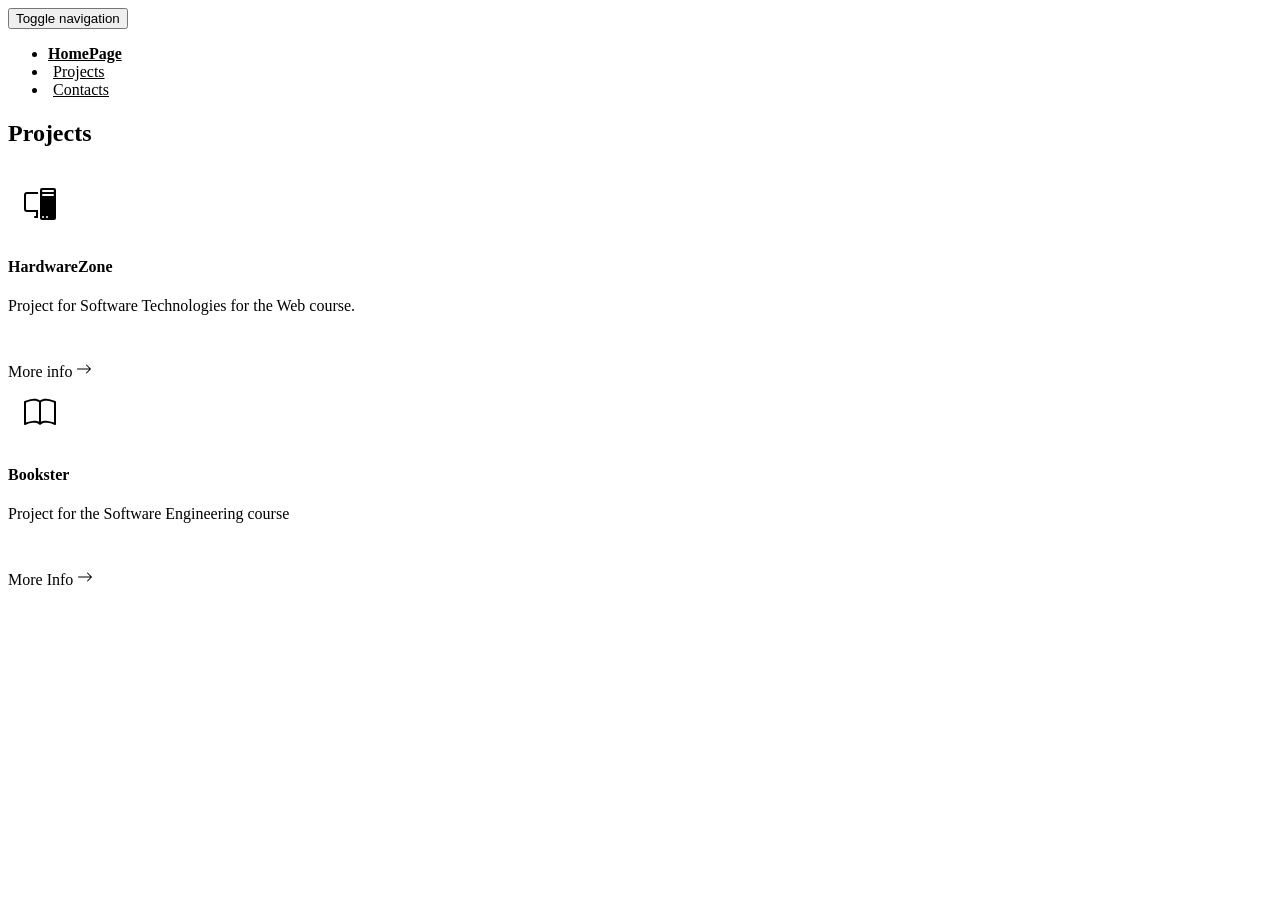
==== index.html @ 1527cf00 "New Version" ====
<!DOCTYPE html>
<html lang="en">

<head>
    <meta charset="utf-8">
    <meta name="viewport" content="width=device-width, initial-scale=1.0, shrink-to-fit=no">
    <title>grauso-t</title>
    <link rel="stylesheet" href="assets/bootstrap/css/bootstrap.min.css">
    <link rel="stylesheet" href="assets/css/Features-Centered-Icons-icons.css">
</head>

<body style="background: var(--bs-gray-dark);">
    <nav class="navbar navbar-light navbar-expand-md">
        <div class="container-fluid"><button data-bs-toggle="collapse" class="navbar-toggler" data-bs-target="#navcol-1"><span class="visually-hidden">Toggle navigation</span><span class="navbar-toggler-icon" style="color: var(--bs-white);"></span></button>
            <div class="collapse navbar-collapse" id="navcol-1">
                <ul class="navbar-nav">
                    <li class="nav-item"><a class="nav-link active" href="#" style="font-weight: bold;color: var(--bs-white);margin-right: 5px;">HomePage</a></li>
                    <li class="nav-item"><a class="nav-link" href="#" style="color: var(--bs-white);margin-left: 5px;margin-right: 5px;">Projects</a></li>
                    <li class="nav-item"><a class="nav-link" href="#" style="color: var(--bs-white);margin-right: 5px;margin-left: 5px;">Contacts</a></li>
                </ul>
            </div>
            <header></header>
        </div>
    </nav>
    <h1 style="text-align: center;color: var(--bs-white);"></h1>
    <div class="container py-4 py-xl-5" style="min-width: 300px;">
        <div class="row mb-5" style="border-bottom: 1px solid var(--bs-blue) ;">
            <div class="col-md-8 col-xl-6 text-center mx-auto" style="padding-bottom: 5px;">
                <h2 style="font-weight: bold;"><span style="color: var(--bs-white);">Projects</span><br></h2>
            </div>
        </div>
        <div class="row gy-4 row-cols-1 row-cols-md-2 row-cols-xl-3">
            <div class="col">
                <div class="text-center d-flex flex-column align-items-center align-items-xl-center">
                    <div class="bs-icon-lg bs-icon-rounded bs-icon-primary d-flex flex-shrink-0 justify-content-center align-items-center d-inline-block mb-3 bs-icon lg"><svg xmlns="http://www.w3.org/2000/svg" width="1em" height="1em" fill="currentColor" viewBox="0 0 16 16" class="bi bi-pc-display">
                            <path fill-rule="evenodd" d="M8 1a1 1 0 0 1 1-1h6a1 1 0 0 1 1 1v14a1 1 0 0 1-1 1H9a1 1 0 0 1-1-1V1Zm1 13.5a.5.5 0 1 1 1 0 .5.5 0 0 1-1 0Zm2 0a.5.5 0 1 1 1 0 .5.5 0 0 1-1 0ZM9.5 1a.5.5 0 0 0 0 1h5a.5.5 0 0 0 0-1h-5ZM9 3.5a.5.5 0 0 1 .5-.5h5a.5.5 0 0 1 0 1h-5a.5.5 0 0 1-.5-.5ZM1.5 2A1.5 1.5 0 0 0 0 3.5v7A1.5 1.5 0 0 0 1.5 12H6v2h-.5a.5.5 0 0 0 0 1H7v-4H1.5a.5.5 0 0 1-.5-.5v-7a.5.5 0 0 1 .5-.5H7V2H1.5Z"></path>
                        </svg></div>
                    <div class="px-3">
                        <h4 style="color: var(--bs-white);">HardwareZone</h4>
                        <p style="color: var(--bs-white);min-height: 48px;">Project for Software Technologies for the Web course.</p><a onclick="window.open('https://github.com/grauso-t/ecommerce.git');" style="color: var(--bs-blue);">More info&nbsp;<svg xmlns="http://www.w3.org/2000/svg" width="1em" height="1em" fill="currentColor" viewBox="0 0 16 16" class="bi bi-arrow-right">
                                <path fill-rule="evenodd" d="M1 8a.5.5 0 0 1 .5-.5h11.793l-3.147-3.146a.5.5 0 0 1 .708-.708l4 4a.5.5 0 0 1 0 .708l-4 4a.5.5 0 0 1-.708-.708L13.293 8.5H1.5A.5.5 0 0 1 1 8z"></path>
                            </svg></a>
                    </div>
                </div>
            </div>
            <div class="col">
                <div class="text-center d-flex flex-column align-items-center align-items-xl-center">
                    <div class="bs-icon-lg bs-icon-rounded bs-icon-primary d-flex flex-shrink-0 justify-content-center align-items-center d-inline-block mb-3 bs-icon lg"><svg xmlns="http://www.w3.org/2000/svg" width="1em" height="1em" fill="currentColor" viewBox="0 0 16 16" class="bi bi-book">
                            <path d="M1 2.828c.885-.37 2.154-.769 3.388-.893 1.33-.134 2.458.063 3.112.752v9.746c-.935-.53-2.12-.603-3.213-.493-1.18.12-2.37.461-3.287.811V2.828zm7.5-.141c.654-.689 1.782-.886 3.112-.752 1.234.124 2.503.523 3.388.893v9.923c-.918-.35-2.107-.692-3.287-.81-1.094-.111-2.278-.039-3.213.492V2.687zM8 1.783C7.015.936 5.587.81 4.287.94c-1.514.153-3.042.672-3.994 1.105A.5.5 0 0 0 0 2.5v11a.5.5 0 0 0 .707.455c.882-.4 2.303-.881 3.68-1.02 1.409-.142 2.59.087 3.223.877a.5.5 0 0 0 .78 0c.633-.79 1.814-1.019 3.222-.877 1.378.139 2.8.62 3.681 1.02A.5.5 0 0 0 16 13.5v-11a.5.5 0 0 0-.293-.455c-.952-.433-2.48-.952-3.994-1.105C10.413.809 8.985.936 8 1.783z"></path>
                        </svg></div>
                    <div class="px-3">
                        <h4 style="color: var(--bs-white);">Bookster</h4>
                        <p style="color: var(--bs-white);min-height: 48px;">Project for the Software Engineering course</p><a onclick="window.open('https://github.com/grauso-t/Bookster_Classe03.git');" style="color: var(--bs-blue);">More Info&nbsp;<svg xmlns="http://www.w3.org/2000/svg" width="1em" height="1em" fill="currentColor" viewBox="0 0 16 16" class="bi bi-arrow-right">
                                <path fill-rule="evenodd" d="M1 8a.5.5 0 0 1 .5-.5h11.793l-3.147-3.146a.5.5 0 0 1 .708-.708l4 4a.5.5 0 0 1 0 .708l-4 4a.5.5 0 0 1-.708-.708L13.293 8.5H1.5A.5.5 0 0 1 1 8z"></path>
                            </svg></a>
                    </div>
                </div>
            </div>
        </div>
    </div>
    <script src="assets/bootstrap/js/bootstrap.min.js"></script>
</body>

</html>
---- assets/css/Features-Centered-Icons-icons.css ----
.bs-icon {
  --bs-icon-size: .75rem;
  display: flex;
  flex-shrink: 0;
  justify-content: center;
  align-items: center;
  font-size: var(--bs-icon-size);
  width: calc(var(--bs-icon-size) * 2);
  height: calc(var(--bs-icon-size) * 2);
  color: var(--bs-primary);
}

.bs-icon-xs {
  --bs-icon-size: 1rem;
  width: calc(var(--bs-icon-size) * 1.5);
  height: calc(var(--bs-icon-size) * 1.5);
}

.bs-icon-sm {
  --bs-icon-size: 1rem;
}

.bs-icon-md {
  --bs-icon-size: 1.5rem;
}

.bs-icon-lg {
  --bs-icon-size: 2rem;
}

.bs-icon-xl {
  --bs-icon-size: 2.5rem;
}

.bs-icon.bs-icon-primary {
  color: var(--bs-white);
  background: var(--bs-primary);
}

.bs-icon.bs-icon-primary-light {
  color: var(--bs-primary);
  background: rgba(var(--bs-primary-rgb), .2);
}

.bs-icon.bs-icon-semi-white {
  color: var(--bs-primary);
  background: rgba(255, 255, 255, .5);
}

.bs-icon.bs-icon-rounded {
  border-radius: .5rem;
}

.bs-icon.bs-icon-circle {
  border-radius: 50%;
}
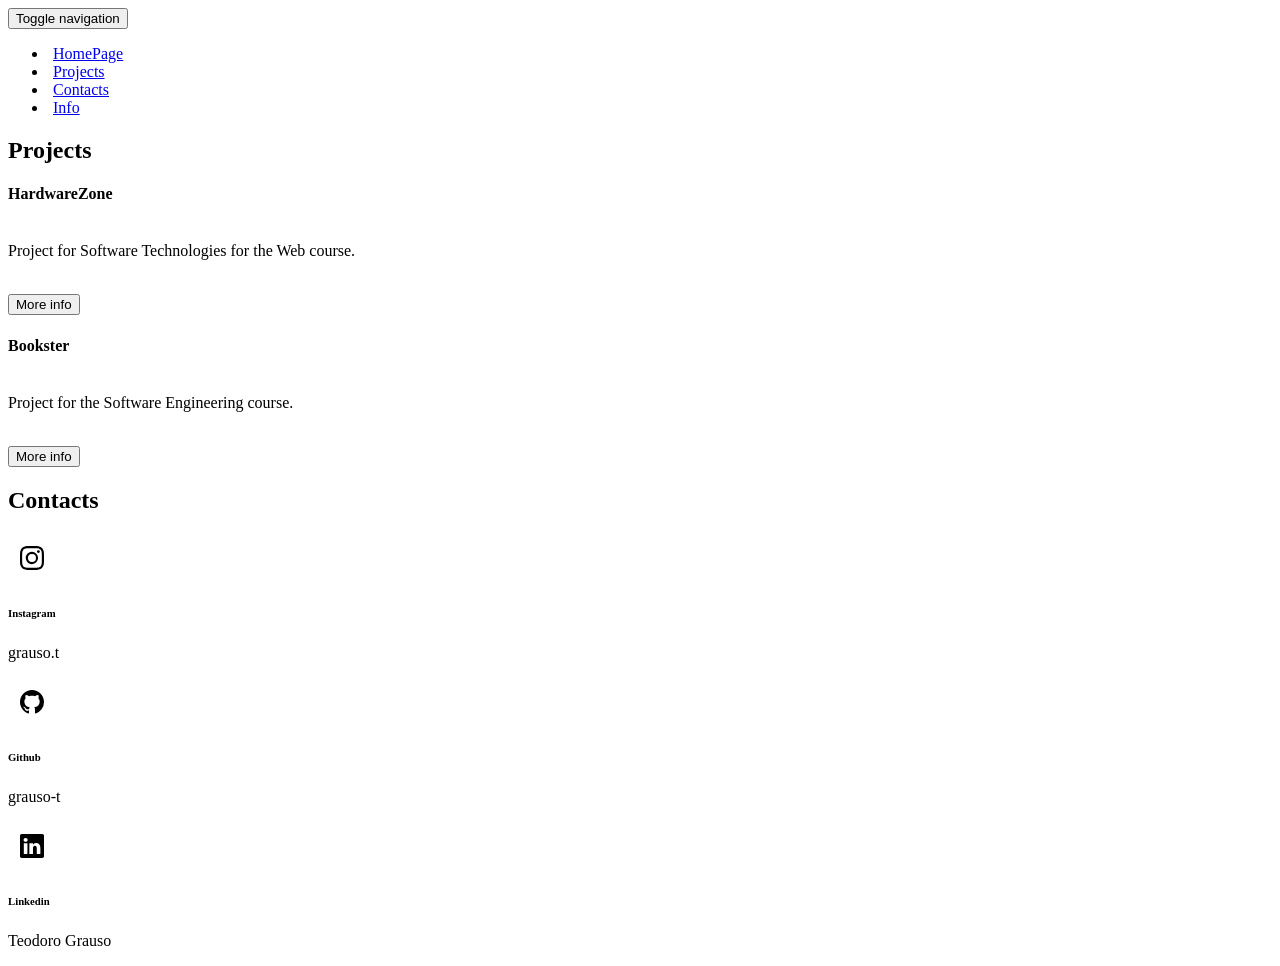
==== commit c38d5684: "New Version" ====
--- a/index.html
+++ b/index.html
@@ -6,58 +6,91 @@
     <meta name="viewport" content="width=device-width, initial-scale=1.0, shrink-to-fit=no">
     <title>grauso-t</title>
     <link rel="stylesheet" href="assets/bootstrap/css/bootstrap.min.css">
-    <link rel="stylesheet" href="assets/css/Features-Centered-Icons-icons.css">
+    <link rel="stylesheet" href="assets/fonts/fontawesome-all.min.css">
+    <link rel="stylesheet" href="assets/css/Features-Large-Icons-icons.css">
+    <link rel="stylesheet" href="assets/css/Projects-Grid-images.css">
 </head>
 
-<body style="background: var(--bs-gray-dark);">
+<body>
     <nav class="navbar navbar-light navbar-expand-md">
-        <div class="container-fluid"><button data-bs-toggle="collapse" class="navbar-toggler" data-bs-target="#navcol-1"><span class="visually-hidden">Toggle navigation</span><span class="navbar-toggler-icon" style="color: var(--bs-white);"></span></button>
+        <div class="container-fluid"><button data-bs-toggle="collapse" class="navbar-toggler" data-bs-target="#navcol-1"><span class="visually-hidden">Toggle navigation</span><span class="navbar-toggler-icon"></span></button>
             <div class="collapse navbar-collapse" id="navcol-1">
                 <ul class="navbar-nav">
-                    <li class="nav-item"><a class="nav-link active" href="#" style="font-weight: bold;color: var(--bs-white);margin-right: 5px;">HomePage</a></li>
-                    <li class="nav-item"><a class="nav-link" href="#" style="color: var(--bs-white);margin-left: 5px;margin-right: 5px;">Projects</a></li>
-                    <li class="nav-item"><a class="nav-link" href="#" style="color: var(--bs-white);margin-right: 5px;margin-left: 5px;">Contacts</a></li>
+                    <li class="nav-item"><a class="nav-link active" href="#" style="text-align: center;"><i class="fas fa-home" style="margin-right: 5px;"></i>HomePage</a></li>
+                    <li class="nav-item"><a class="nav-link" href="#Project" style="text-align: center;"><i class="far fa-list-alt" style="margin-right: 5px;"></i>Projects</a></li>
+                    <li class="nav-item"><a class="nav-link" href="#Contacts" style="text-align: center;"><i class="fas fa-phone-alt" style="margin-right: 5px;font-size: 16px;"></i>Contacts</a></li>
+                    <li class="nav-item"><a class="nav-link" href="#" style="text-align: center;"><i class="far fa-user" style="margin-right: 5px;"></i>Info</a></li>
                 </ul>
             </div>
-            <header></header>
         </div>
     </nav>
-    <h1 style="text-align: center;color: var(--bs-white);"></h1>
-    <div class="container py-4 py-xl-5" style="min-width: 300px;">
-        <div class="row mb-5" style="border-bottom: 1px solid var(--bs-blue) ;">
-            <div class="col-md-8 col-xl-6 text-center mx-auto" style="padding-bottom: 5px;">
-                <h2 style="font-weight: bold;"><span style="color: var(--bs-white);">Projects</span><br></h2>
+    <div class="container py-4 py-xl-5" id="Project">
+        <div class="row mb-5">
+            <div class="col-md-8 col-xl-6 text-center mx-auto">
+                <h2 style="font-weight: bold;">Projects</h2>
             </div>
         </div>
         <div class="row gy-4 row-cols-1 row-cols-md-2 row-cols-xl-3">
             <div class="col">
-                <div class="text-center d-flex flex-column align-items-center align-items-xl-center">
-                    <div class="bs-icon-lg bs-icon-rounded bs-icon-primary d-flex flex-shrink-0 justify-content-center align-items-center d-inline-block mb-3 bs-icon lg"><svg xmlns="http://www.w3.org/2000/svg" width="1em" height="1em" fill="currentColor" viewBox="0 0 16 16" class="bi bi-pc-display">
-                            <path fill-rule="evenodd" d="M8 1a1 1 0 0 1 1-1h6a1 1 0 0 1 1 1v14a1 1 0 0 1-1 1H9a1 1 0 0 1-1-1V1Zm1 13.5a.5.5 0 1 1 1 0 .5.5 0 0 1-1 0Zm2 0a.5.5 0 1 1 1 0 .5.5 0 0 1-1 0ZM9.5 1a.5.5 0 0 0 0 1h5a.5.5 0 0 0 0-1h-5ZM9 3.5a.5.5 0 0 1 .5-.5h5a.5.5 0 0 1 0 1h-5a.5.5 0 0 1-.5-.5ZM1.5 2A1.5 1.5 0 0 0 0 3.5v7A1.5 1.5 0 0 0 1.5 12H6v2h-.5a.5.5 0 0 0 0 1H7v-4H1.5a.5.5 0 0 1-.5-.5v-7a.5.5 0 0 1 .5-.5H7V2H1.5Z"></path>
-                        </svg></div>
-                    <div class="px-3">
-                        <h4 style="color: var(--bs-white);">HardwareZone</h4>
-                        <p style="color: var(--bs-white);min-height: 48px;">Project for Software Technologies for the Web course.</p><a onclick="window.open('https://github.com/grauso-t/ecommerce.git');" style="color: var(--bs-blue);">More info&nbsp;<svg xmlns="http://www.w3.org/2000/svg" width="1em" height="1em" fill="currentColor" viewBox="0 0 16 16" class="bi bi-arrow-right">
-                                <path fill-rule="evenodd" d="M1 8a.5.5 0 0 1 .5-.5h11.793l-3.147-3.146a.5.5 0 0 1 .708-.708l4 4a.5.5 0 0 1 0 .708l-4 4a.5.5 0 0 1-.708-.708L13.293 8.5H1.5A.5.5 0 0 1 1 8z"></path>
-                            </svg></a>
+                <div>
+                    <div class="py-4">
+                        <h4>HardwareZone</h4>
+                        <p><br>Project for Software Technologies for the Web course.<br><br></p><button class="btn btn-primary" type="button" onclick="window.open('https://github.com/grauso-t/ecommerce.git');">More info</button>
                     </div>
                 </div>
             </div>
             <div class="col">
-                <div class="text-center d-flex flex-column align-items-center align-items-xl-center">
-                    <div class="bs-icon-lg bs-icon-rounded bs-icon-primary d-flex flex-shrink-0 justify-content-center align-items-center d-inline-block mb-3 bs-icon lg"><svg xmlns="http://www.w3.org/2000/svg" width="1em" height="1em" fill="currentColor" viewBox="0 0 16 16" class="bi bi-book">
-                            <path d="M1 2.828c.885-.37 2.154-.769 3.388-.893 1.33-.134 2.458.063 3.112.752v9.746c-.935-.53-2.12-.603-3.213-.493-1.18.12-2.37.461-3.287.811V2.828zm7.5-.141c.654-.689 1.782-.886 3.112-.752 1.234.124 2.503.523 3.388.893v9.923c-.918-.35-2.107-.692-3.287-.81-1.094-.111-2.278-.039-3.213.492V2.687zM8 1.783C7.015.936 5.587.81 4.287.94c-1.514.153-3.042.672-3.994 1.105A.5.5 0 0 0 0 2.5v11a.5.5 0 0 0 .707.455c.882-.4 2.303-.881 3.68-1.02 1.409-.142 2.59.087 3.223.877a.5.5 0 0 0 .78 0c.633-.79 1.814-1.019 3.222-.877 1.378.139 2.8.62 3.681 1.02A.5.5 0 0 0 16 13.5v-11a.5.5 0 0 0-.293-.455c-.952-.433-2.48-.952-3.994-1.105C10.413.809 8.985.936 8 1.783z"></path>
-                        </svg></div>
-                    <div class="px-3">
-                        <h4 style="color: var(--bs-white);">Bookster</h4>
-                        <p style="color: var(--bs-white);min-height: 48px;">Project for the Software Engineering course</p><a onclick="window.open('https://github.com/grauso-t/Bookster_Classe03.git');" style="color: var(--bs-blue);">More Info&nbsp;<svg xmlns="http://www.w3.org/2000/svg" width="1em" height="1em" fill="currentColor" viewBox="0 0 16 16" class="bi bi-arrow-right">
-                                <path fill-rule="evenodd" d="M1 8a.5.5 0 0 1 .5-.5h11.793l-3.147-3.146a.5.5 0 0 1 .708-.708l4 4a.5.5 0 0 1 0 .708l-4 4a.5.5 0 0 1-.708-.708L13.293 8.5H1.5A.5.5 0 0 1 1 8z"></path>
-                            </svg></a>
+                <div>
+                    <div class="py-4">
+                        <h4>Bookster</h4>
+                        <p><br>Project for the Software Engineering course.<br><br></p><button class="btn btn-primary" type="button" onclick="window.open('https://github.com/grauso-t/Bookster_Classe03.git');">More info<br></button>
                     </div>
                 </div>
             </div>
         </div>
     </div>
+    <section class="position-relative py-4 py-xl-5">
+        <div class="container position-relative" id="Contacts">
+            <div class="row mb-5">
+                <div class="col-md-8 col-xl-6 text-center mx-auto">
+                    <h2 style="font-weight: bold;">Contacts</h2>
+                </div>
+            </div>
+            <div class="row d-flex justify-content-center">
+                <div class="col-md-6 col-lg-8 col-xl-4">
+                    <div class="d-flex flex-column justify-content-center align-items-start h-100">
+                        <div class="d-flex align-items-center p-3" style="cursor: pointer;" onclick="window.open('https://www.instagram.com/grauso.t/');">
+                            <div class="bs-icon-md bs-icon-rounded bs-icon-primary d-flex flex-shrink-0 justify-content-center align-items-center d-inline-block bs-icon"><svg xmlns="http://www.w3.org/2000/svg" width="1em" height="1em" fill="currentColor" viewBox="0 0 16 16" class="bi bi-instagram">
+                                    <path d="M8 0C5.829 0 5.556.01 4.703.048 3.85.088 3.269.222 2.76.42a3.917 3.917 0 0 0-1.417.923A3.927 3.927 0 0 0 .42 2.76C.222 3.268.087 3.85.048 4.7.01 5.555 0 5.827 0 8.001c0 2.172.01 2.444.048 3.297.04.852.174 1.433.372 1.942.205.526.478.972.923 1.417.444.445.89.719 1.416.923.51.198 1.09.333 1.942.372C5.555 15.99 5.827 16 8 16s2.444-.01 3.298-.048c.851-.04 1.434-.174 1.943-.372a3.916 3.916 0 0 0 1.416-.923c.445-.445.718-.891.923-1.417.197-.509.332-1.09.372-1.942C15.99 10.445 16 10.173 16 8s-.01-2.445-.048-3.299c-.04-.851-.175-1.433-.372-1.941a3.926 3.926 0 0 0-.923-1.417A3.911 3.911 0 0 0 13.24.42c-.51-.198-1.092-.333-1.943-.372C10.443.01 10.172 0 7.998 0h.003zm-.717 1.442h.718c2.136 0 2.389.007 3.232.046.78.035 1.204.166 1.486.275.373.145.64.319.92.599.28.28.453.546.598.92.11.281.24.705.275 1.485.039.843.047 1.096.047 3.231s-.008 2.389-.047 3.232c-.035.78-.166 1.203-.275 1.485a2.47 2.47 0 0 1-.599.919c-.28.28-.546.453-.92.598-.28.11-.704.24-1.485.276-.843.038-1.096.047-3.232.047s-2.39-.009-3.233-.047c-.78-.036-1.203-.166-1.485-.276a2.478 2.478 0 0 1-.92-.598 2.48 2.48 0 0 1-.6-.92c-.109-.281-.24-.705-.275-1.485-.038-.843-.046-1.096-.046-3.233 0-2.136.008-2.388.046-3.231.036-.78.166-1.204.276-1.486.145-.373.319-.64.599-.92.28-.28.546-.453.92-.598.282-.11.705-.24 1.485-.276.738-.034 1.024-.044 2.515-.045v.002zm4.988 1.328a.96.96 0 1 0 0 1.92.96.96 0 0 0 0-1.92zm-4.27 1.122a4.109 4.109 0 1 0 0 8.217 4.109 4.109 0 0 0 0-8.217zm0 1.441a2.667 2.667 0 1 1 0 5.334 2.667 2.667 0 0 1 0-5.334z"></path>
+                                </svg></div>
+                            <div class="px-2">
+                                <h6 class="mb-0">Instagram</h6>
+                                <p class="mb-0">grauso.t</p>
+                            </div>
+                        </div>
+                        <div class="d-flex align-items-center p-3" style="cursor: pointer;" onclick="window.open('https://github.com/grauso-t');">
+                            <div class="bs-icon-md bs-icon-rounded bs-icon-primary d-flex flex-shrink-0 justify-content-center align-items-center d-inline-block bs-icon"><svg xmlns="http://www.w3.org/2000/svg" width="1em" height="1em" fill="currentColor" viewBox="0 0 16 16" class="bi bi-github">
+                                    <path d="M8 0C3.58 0 0 3.58 0 8c0 3.54 2.29 6.53 5.47 7.59.4.07.55-.17.55-.38 0-.19-.01-.82-.01-1.49-2.01.37-2.53-.49-2.69-.94-.09-.23-.48-.94-.82-1.13-.28-.15-.68-.52-.01-.53.63-.01 1.08.58 1.23.82.72 1.21 1.87.87 2.33.66.07-.52.28-.87.51-1.07-1.78-.2-3.64-.89-3.64-3.95 0-.87.31-1.59.82-2.15-.08-.2-.36-1.02.08-2.12 0 0 .67-.21 2.2.82.64-.18 1.32-.27 2-.27.68 0 1.36.09 2 .27 1.53-1.04 2.2-.82 2.2-.82.44 1.1.16 1.92.08 2.12.51.56.82 1.27.82 2.15 0 3.07-1.87 3.75-3.65 3.95.29.25.54.73.54 1.48 0 1.07-.01 1.93-.01 2.2 0 .21.15.46.55.38A8.012 8.012 0 0 0 16 8c0-4.42-3.58-8-8-8z"></path>
+                                </svg></div>
+                            <div class="px-2">
+                                <h6 class="mb-0">Github</h6>
+                                <p class="mb-0">grauso-t</p>
+                            </div>
+                        </div>
+                        <div class="d-flex align-items-center p-3" style="cursor: pointer" onclick="window.open('https://www.linkedin.com/in/teodoro-grauso')">
+                            <div class="bs-icon-md bs-icon-rounded bs-icon-primary d-flex flex-shrink-0 justify-content-center align-items-center d-inline-block bs-icon"><svg xmlns="http://www.w3.org/2000/svg" width="1em" height="1em" fill="currentColor" viewBox="0 0 16 16" class="bi bi-linkedin">
+                                    <path d="M0 1.146C0 .513.526 0 1.175 0h13.65C15.474 0 16 .513 16 1.146v13.708c0 .633-.526 1.146-1.175 1.146H1.175C.526 16 0 15.487 0 14.854V1.146zm4.943 12.248V6.169H2.542v7.225h2.401zm-1.2-8.212c.837 0 1.358-.554 1.358-1.248-.015-.709-.52-1.248-1.342-1.248-.822 0-1.359.54-1.359 1.248 0 .694.521 1.248 1.327 1.248h.016zm4.908 8.212V9.359c0-.216.016-.432.08-.586.173-.431.568-.878 1.232-.878.869 0 1.216.662 1.216 1.634v3.865h2.401V9.25c0-2.22-1.184-3.252-2.764-3.252-1.274 0-1.845.7-2.165 1.193v.025h-.016a5.54 5.54 0 0 1 .016-.025V6.169h-2.4c.03.678 0 7.225 0 7.225h2.4z"></path>
+                                </svg></div>
+                            <div class="px-2">
+                                <h6 class="mb-0">Linkedin</h6>
+                                <p class="mb-0">Teodoro Grauso</p>
+                            </div>
+                        </div>
+                    </div>
+                </div>
+            </div>
+        </div>
+    </section>
     <script src="assets/bootstrap/js/bootstrap.min.js"></script>
 </body>
 
--- a/assets/css/Features-Large-Icons-icons.css
+++ b/assets/css/Features-Large-Icons-icons.css
@@ -0,0 +1,57 @@
+.bs-icon {
+  --bs-icon-size: .75rem;
+  display: flex;
+  flex-shrink: 0;
+  justify-content: center;
+  align-items: center;
+  font-size: var(--bs-icon-size);
+  width: calc(var(--bs-icon-size) * 2);
+  height: calc(var(--bs-icon-size) * 2);
+  color: var(--bs-primary);
+}
+
+.bs-icon-xs {
+  --bs-icon-size: 1rem;
+  width: calc(var(--bs-icon-size) * 1.5);
+  height: calc(var(--bs-icon-size) * 1.5);
+}
+
+.bs-icon-sm {
+  --bs-icon-size: 1rem;
+}
+
+.bs-icon-md {
+  --bs-icon-size: 1.5rem;
+}
+
+.bs-icon-lg {
+  --bs-icon-size: 2rem;
+}
+
+.bs-icon-xl {
+  --bs-icon-size: 2.5rem;
+}
+
+.bs-icon.bs-icon-primary {
+  color: var(--bs-white);
+  background: var(--bs-primary);
+}
+
+.bs-icon.bs-icon-primary-light {
+  color: var(--bs-primary);
+  background: rgba(var(--bs-primary-rgb), .2);
+}
+
+.bs-icon.bs-icon-semi-white {
+  color: var(--bs-primary);
+  background: rgba(255, 255, 255, .5);
+}
+
+.bs-icon.bs-icon-rounded {
+  border-radius: .5rem;
+}
+
+.bs-icon.bs-icon-circle {
+  border-radius: 50%;
+}
+
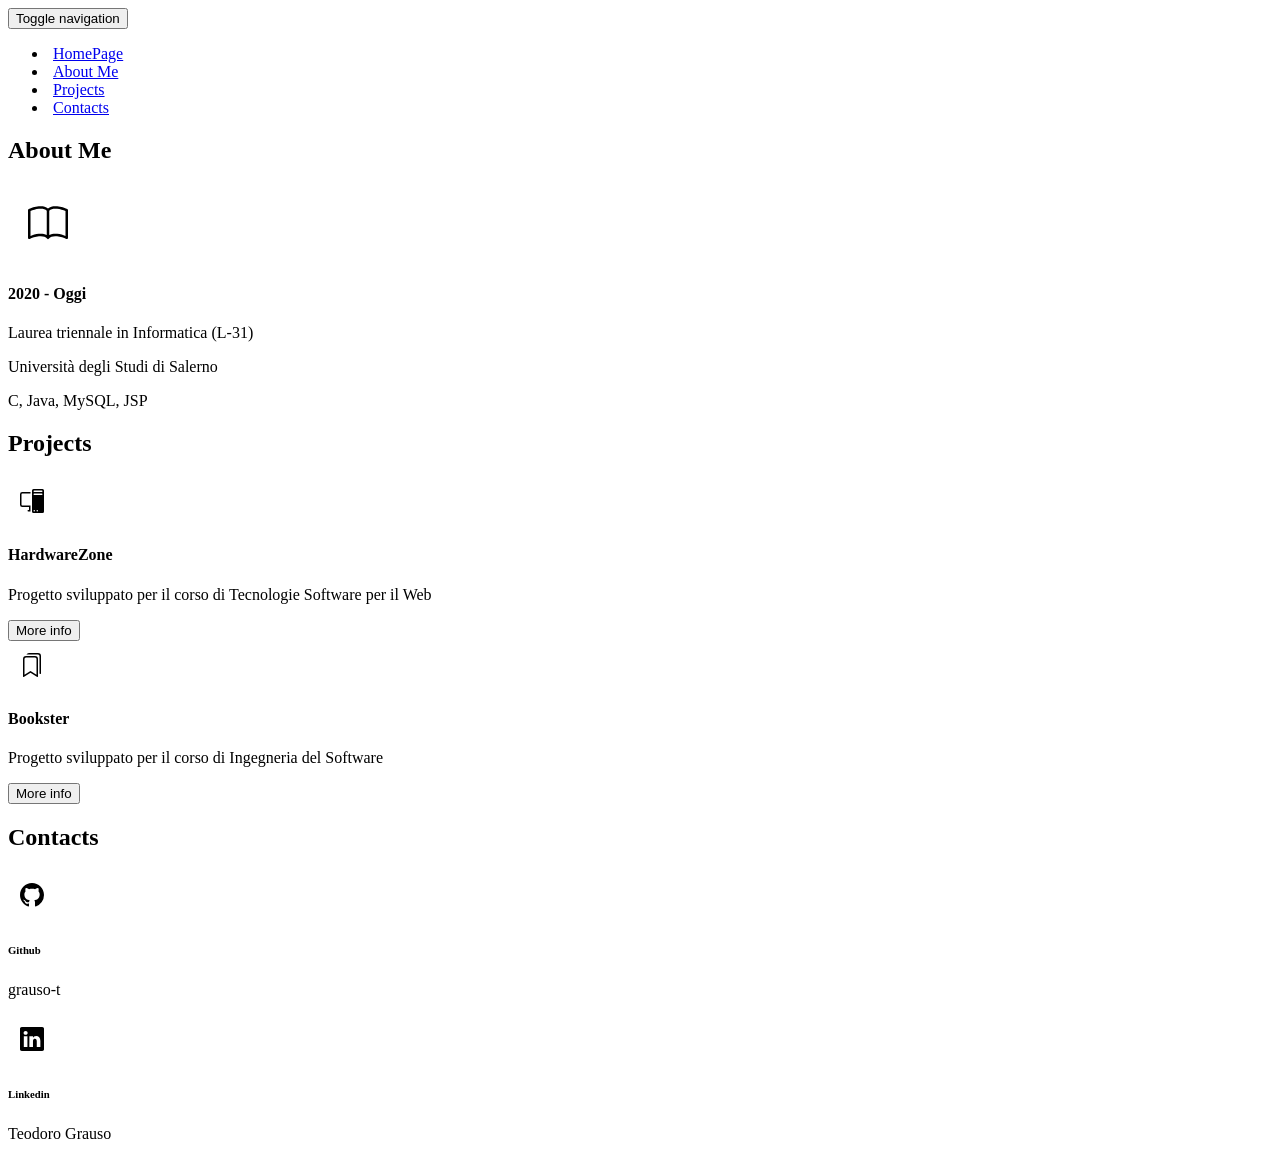
==== commit f845f0e4: "V2" ====
--- a/index.html
+++ b/index.html
@@ -14,61 +14,81 @@
 <body>
     <nav class="navbar navbar-light navbar-expand-md">
         <div class="container-fluid"><button data-bs-toggle="collapse" class="navbar-toggler" data-bs-target="#navcol-1"><span class="visually-hidden">Toggle navigation</span><span class="navbar-toggler-icon"></span></button>
-            <div class="collapse navbar-collapse" id="navcol-1">
+            <div class="collapse navbar-collapse" id="navcol-1" style="background: var(--bs-card-bg);">
                 <ul class="navbar-nav">
                     <li class="nav-item"><a class="nav-link active" href="#" style="text-align: center;"><i class="fas fa-home" style="margin-right: 5px;"></i>HomePage</a></li>
-                    <li class="nav-item"><a class="nav-link" href="#Project" style="text-align: center;"><i class="far fa-list-alt" style="margin-right: 5px;"></i>Projects</a></li>
-                    <li class="nav-item"><a class="nav-link" href="#Contacts" style="text-align: center;"><i class="fas fa-phone-alt" style="margin-right: 5px;font-size: 16px;"></i>Contacts</a></li>
-                    <li class="nav-item"><a class="nav-link" href="#" style="text-align: center;"><i class="far fa-user" style="margin-right: 5px;"></i>Info</a></li>
+                    <li class="nav-item"><a class="nav-link" href="#about-me" style="text-align: center;"><i class="far fa-user" style="margin-right: 5px;"></i>About Me</a></li>
+                    <li class="nav-item"><a class="nav-link" href="#projects" style="text-align: center;"><i class="far fa-list-alt" style="margin-right: 5px;"></i>Projects</a></li>
+                    <li class="nav-item"><a class="nav-link" href="#contacts" style="text-align: center;"><i class="fas fa-phone-alt" style="margin-right: 5px;"></i>Contacts</a></li>
                 </ul>
             </div>
         </div>
     </nav>
-    <div class="container py-4 py-xl-5" id="Project">
+    <div class="container py-4 py-xl-5" id="about-me">
         <div class="row mb-5">
             <div class="col-md-8 col-xl-6 text-center mx-auto">
-                <h2 style="font-weight: bold;">Projects</h2>
+                <h2>About Me</h2>
+            </div>
+        </div>
+        <div class="row">
+            <div class="col-md-8 col-xl-6 mx-auto p-4">
+                <div class="d-flex align-items-center align-items-md-start align-items-xl-center">
+                    <div class="bs-icon-xl bs-icon-circle bs-icon-primary d-flex flex-shrink-0 justify-content-center align-items-center me-4 d-inline-block bs-icon xl"><svg xmlns="http://www.w3.org/2000/svg" width="1em" height="1em" fill="currentColor" viewBox="0 0 16 16" class="bi bi-book">
+                            <path d="M1 2.828c.885-.37 2.154-.769 3.388-.893 1.33-.134 2.458.063 3.112.752v9.746c-.935-.53-2.12-.603-3.213-.493-1.18.12-2.37.461-3.287.811V2.828zm7.5-.141c.654-.689 1.782-.886 3.112-.752 1.234.124 2.503.523 3.388.893v9.923c-.918-.35-2.107-.692-3.287-.81-1.094-.111-2.278-.039-3.213.492V2.687zM8 1.783C7.015.936 5.587.81 4.287.94c-1.514.153-3.042.672-3.994 1.105A.5.5 0 0 0 0 2.5v11a.5.5 0 0 0 .707.455c.882-.4 2.303-.881 3.68-1.02 1.409-.142 2.59.087 3.223.877a.5.5 0 0 0 .78 0c.633-.79 1.814-1.019 3.222-.877 1.378.139 2.8.62 3.681 1.02A.5.5 0 0 0 16 13.5v-11a.5.5 0 0 0-.293-.455c-.952-.433-2.48-.952-3.994-1.105C10.413.809 8.985.936 8 1.783z"></path>
+                        </svg></div>
+                    <div>
+                        <h4>2020 - Oggi</h4>
+                        <p style="margin-bottom: 0px;">Laurea triennale in Informatica (L-31)</p>
+                        <p>Università degli Studi di Salerno<br></p>
+                        <p style="border-color: var(--bs-gray-600);color: var(--bs-gray-700);">C, Java, MySQL, JSP</p>
+                    </div>
+                </div>
+            </div>
+        </div>
+    </div>
+    <div class="container py-4 py-xl-5" id="projects">
+        <div class="row mb-5">
+            <div class="col-md-8 col-xl-6 text-center mx-auto">
+                <h2>Projects</h2>
             </div>
         </div>
         <div class="row gy-4 row-cols-1 row-cols-md-2 row-cols-xl-3">
             <div class="col">
-                <div>
-                    <div class="py-4">
-                        <h4>HardwareZone</h4>
-                        <p><br>Project for Software Technologies for the Web course.<br><br></p><button class="btn btn-primary" type="button" onclick="window.open('https://github.com/grauso-t/ecommerce.git');">More info</button>
+                <div class="card">
+                    <div class="card-body p-4">
+                        <div class="bs-icon-md bs-icon-rounded bs-icon-primary d-flex justify-content-center align-items-center d-inline-block mb-3 bs-icon"><svg xmlns="http://www.w3.org/2000/svg" width="1em" height="1em" fill="currentColor" viewBox="0 0 16 16" class="bi bi-pc-display">
+                                <path fill-rule="evenodd" d="M8 1a1 1 0 0 1 1-1h6a1 1 0 0 1 1 1v14a1 1 0 0 1-1 1H9a1 1 0 0 1-1-1V1Zm1 13.5a.5.5 0 1 1 1 0 .5.5 0 0 1-1 0Zm2 0a.5.5 0 1 1 1 0 .5.5 0 0 1-1 0ZM9.5 1a.5.5 0 0 0 0 1h5a.5.5 0 0 0 0-1h-5ZM9 3.5a.5.5 0 0 1 .5-.5h5a.5.5 0 0 1 0 1h-5a.5.5 0 0 1-.5-.5ZM1.5 2A1.5 1.5 0 0 0 0 3.5v7A1.5 1.5 0 0 0 1.5 12H6v2h-.5a.5.5 0 0 0 0 1H7v-4H1.5a.5.5 0 0 1-.5-.5v-7a.5.5 0 0 1 .5-.5H7V2H1.5Z"></path>
+                            </svg></div>
+                        <h4 class="card-title">HardwareZone</h4>
+                        <p class="card-text">Progetto sviluppato per il corso di Tecnologie Software per il Web</p><button class="btn btn-primary" type="button" onclick="window.open('https://github.com/grauso-t/ecommerce.git');">More info</button>
                     </div>
                 </div>
             </div>
             <div class="col">
-                <div>
-                    <div class="py-4">
-                        <h4>Bookster</h4>
-                        <p><br>Project for the Software Engineering course.<br><br></p><button class="btn btn-primary" type="button" onclick="window.open('https://github.com/grauso-t/Bookster_Classe03.git');">More info<br></button>
+                <div class="card">
+                    <div class="card-body p-4">
+                        <div class="bs-icon-md bs-icon-rounded bs-icon-primary d-flex justify-content-center align-items-center d-inline-block mb-3 bs-icon"><svg xmlns="http://www.w3.org/2000/svg" width="1em" height="1em" fill="currentColor" viewBox="0 0 16 16" class="bi bi-bookmarks">
+                                <path d="M2 4a2 2 0 0 1 2-2h6a2 2 0 0 1 2 2v11.5a.5.5 0 0 1-.777.416L7 13.101l-4.223 2.815A.5.5 0 0 1 2 15.5V4zm2-1a1 1 0 0 0-1 1v10.566l3.723-2.482a.5.5 0 0 1 .554 0L11 14.566V4a1 1 0 0 0-1-1H4z"></path>
+                                <path d="M4.268 1H12a1 1 0 0 1 1 1v11.768l.223.148A.5.5 0 0 0 14 13.5V2a2 2 0 0 0-2-2H6a2 2 0 0 0-1.732 1z"></path>
+                            </svg></div>
+                        <h4 class="card-title">Bookster</h4>
+                        <p class="card-text">Progetto sviluppato per il corso di Ingegneria del Software<br></p><button class="btn btn-primary" type="button" onclick="window.open('https://github.com/grauso-t/Bookster_Classe03.git');">More info</button>
                     </div>
                 </div>
             </div>
         </div>
     </div>
     <section class="position-relative py-4 py-xl-5">
-        <div class="container position-relative" id="Contacts">
+        <div class="container position-relative" id="contacts">
             <div class="row mb-5">
                 <div class="col-md-8 col-xl-6 text-center mx-auto">
-                    <h2 style="font-weight: bold;">Contacts</h2>
+                    <h2>Contacts</h2>
                 </div>
             </div>
             <div class="row d-flex justify-content-center">
-                <div class="col-md-6 col-lg-8 col-xl-4">
+                <div class="col-md-6 col-lg-4 col-xl-4">
                     <div class="d-flex flex-column justify-content-center align-items-start h-100">
-                        <div class="d-flex align-items-center p-3" style="cursor: pointer;" onclick="window.open('https://www.instagram.com/grauso.t/');">
-                            <div class="bs-icon-md bs-icon-rounded bs-icon-primary d-flex flex-shrink-0 justify-content-center align-items-center d-inline-block bs-icon"><svg xmlns="http://www.w3.org/2000/svg" width="1em" height="1em" fill="currentColor" viewBox="0 0 16 16" class="bi bi-instagram">
-                                    <path d="M8 0C5.829 0 5.556.01 4.703.048 3.85.088 3.269.222 2.76.42a3.917 3.917 0 0 0-1.417.923A3.927 3.927 0 0 0 .42 2.76C.222 3.268.087 3.85.048 4.7.01 5.555 0 5.827 0 8.001c0 2.172.01 2.444.048 3.297.04.852.174 1.433.372 1.942.205.526.478.972.923 1.417.444.445.89.719 1.416.923.51.198 1.09.333 1.942.372C5.555 15.99 5.827 16 8 16s2.444-.01 3.298-.048c.851-.04 1.434-.174 1.943-.372a3.916 3.916 0 0 0 1.416-.923c.445-.445.718-.891.923-1.417.197-.509.332-1.09.372-1.942C15.99 10.445 16 10.173 16 8s-.01-2.445-.048-3.299c-.04-.851-.175-1.433-.372-1.941a3.926 3.926 0 0 0-.923-1.417A3.911 3.911 0 0 0 13.24.42c-.51-.198-1.092-.333-1.943-.372C10.443.01 10.172 0 7.998 0h.003zm-.717 1.442h.718c2.136 0 2.389.007 3.232.046.78.035 1.204.166 1.486.275.373.145.64.319.92.599.28.28.453.546.598.92.11.281.24.705.275 1.485.039.843.047 1.096.047 3.231s-.008 2.389-.047 3.232c-.035.78-.166 1.203-.275 1.485a2.47 2.47 0 0 1-.599.919c-.28.28-.546.453-.92.598-.28.11-.704.24-1.485.276-.843.038-1.096.047-3.232.047s-2.39-.009-3.233-.047c-.78-.036-1.203-.166-1.485-.276a2.478 2.478 0 0 1-.92-.598 2.48 2.48 0 0 1-.6-.92c-.109-.281-.24-.705-.275-1.485-.038-.843-.046-1.096-.046-3.233 0-2.136.008-2.388.046-3.231.036-.78.166-1.204.276-1.486.145-.373.319-.64.599-.92.28-.28.546-.453.92-.598.282-.11.705-.24 1.485-.276.738-.034 1.024-.044 2.515-.045v.002zm4.988 1.328a.96.96 0 1 0 0 1.92.96.96 0 0 0 0-1.92zm-4.27 1.122a4.109 4.109 0 1 0 0 8.217 4.109 4.109 0 0 0 0-8.217zm0 1.441a2.667 2.667 0 1 1 0 5.334 2.667 2.667 0 0 1 0-5.334z"></path>
-                                </svg></div>
-                            <div class="px-2">
-                                <h6 class="mb-0">Instagram</h6>
-                                <p class="mb-0">grauso.t</p>
-                            </div>
-                        </div>
-                        <div class="d-flex align-items-center p-3" style="cursor: pointer;" onclick="window.open('https://github.com/grauso-t');">
+                        <div class="d-flex align-items-center p-3" onclick="window.open('https://github.com/grauso-t');" style="cursor: pointer;">
                             <div class="bs-icon-md bs-icon-rounded bs-icon-primary d-flex flex-shrink-0 justify-content-center align-items-center d-inline-block bs-icon"><svg xmlns="http://www.w3.org/2000/svg" width="1em" height="1em" fill="currentColor" viewBox="0 0 16 16" class="bi bi-github">
                                     <path d="M8 0C3.58 0 0 3.58 0 8c0 3.54 2.29 6.53 5.47 7.59.4.07.55-.17.55-.38 0-.19-.01-.82-.01-1.49-2.01.37-2.53-.49-2.69-.94-.09-.23-.48-.94-.82-1.13-.28-.15-.68-.52-.01-.53.63-.01 1.08.58 1.23.82.72 1.21 1.87.87 2.33.66.07-.52.28-.87.51-1.07-1.78-.2-3.64-.89-3.64-3.95 0-.87.31-1.59.82-2.15-.08-.2-.36-1.02.08-2.12 0 0 .67-.21 2.2.82.64-.18 1.32-.27 2-.27.68 0 1.36.09 2 .27 1.53-1.04 2.2-.82 2.2-.82.44 1.1.16 1.92.08 2.12.51.56.82 1.27.82 2.15 0 3.07-1.87 3.75-3.65 3.95.29.25.54.73.54 1.48 0 1.07-.01 1.93-.01 2.2 0 .21.15.46.55.38A8.012 8.012 0 0 0 16 8c0-4.42-3.58-8-8-8z"></path>
                                 </svg></div>
@@ -77,7 +97,7 @@
                                 <p class="mb-0">grauso-t</p>
                             </div>
                         </div>
-                        <div class="d-flex align-items-center p-3" style="cursor: pointer" onclick="window.open('https://www.linkedin.com/in/teodoro-grauso')">
+                        <div class="d-flex align-items-center p-3" onclick="window.open('https://www.linkedin.com/in/teodoro-grauso')" style="cursor: pointer;">
                             <div class="bs-icon-md bs-icon-rounded bs-icon-primary d-flex flex-shrink-0 justify-content-center align-items-center d-inline-block bs-icon"><svg xmlns="http://www.w3.org/2000/svg" width="1em" height="1em" fill="currentColor" viewBox="0 0 16 16" class="bi bi-linkedin">
                                     <path d="M0 1.146C0 .513.526 0 1.175 0h13.65C15.474 0 16 .513 16 1.146v13.708c0 .633-.526 1.146-1.175 1.146H1.175C.526 16 0 15.487 0 14.854V1.146zm4.943 12.248V6.169H2.542v7.225h2.401zm-1.2-8.212c.837 0 1.358-.554 1.358-1.248-.015-.709-.52-1.248-1.342-1.248-.822 0-1.359.54-1.359 1.248 0 .694.521 1.248 1.327 1.248h.016zm4.908 8.212V9.359c0-.216.016-.432.08-.586.173-.431.568-.878 1.232-.878.869 0 1.216.662 1.216 1.634v3.865h2.401V9.25c0-2.22-1.184-3.252-2.764-3.252-1.274 0-1.845.7-2.165 1.193v.025h-.016a5.54 5.54 0 0 1 .016-.025V6.169h-2.4c.03.678 0 7.225 0 7.225h2.4z"></path>
                                 </svg></div>
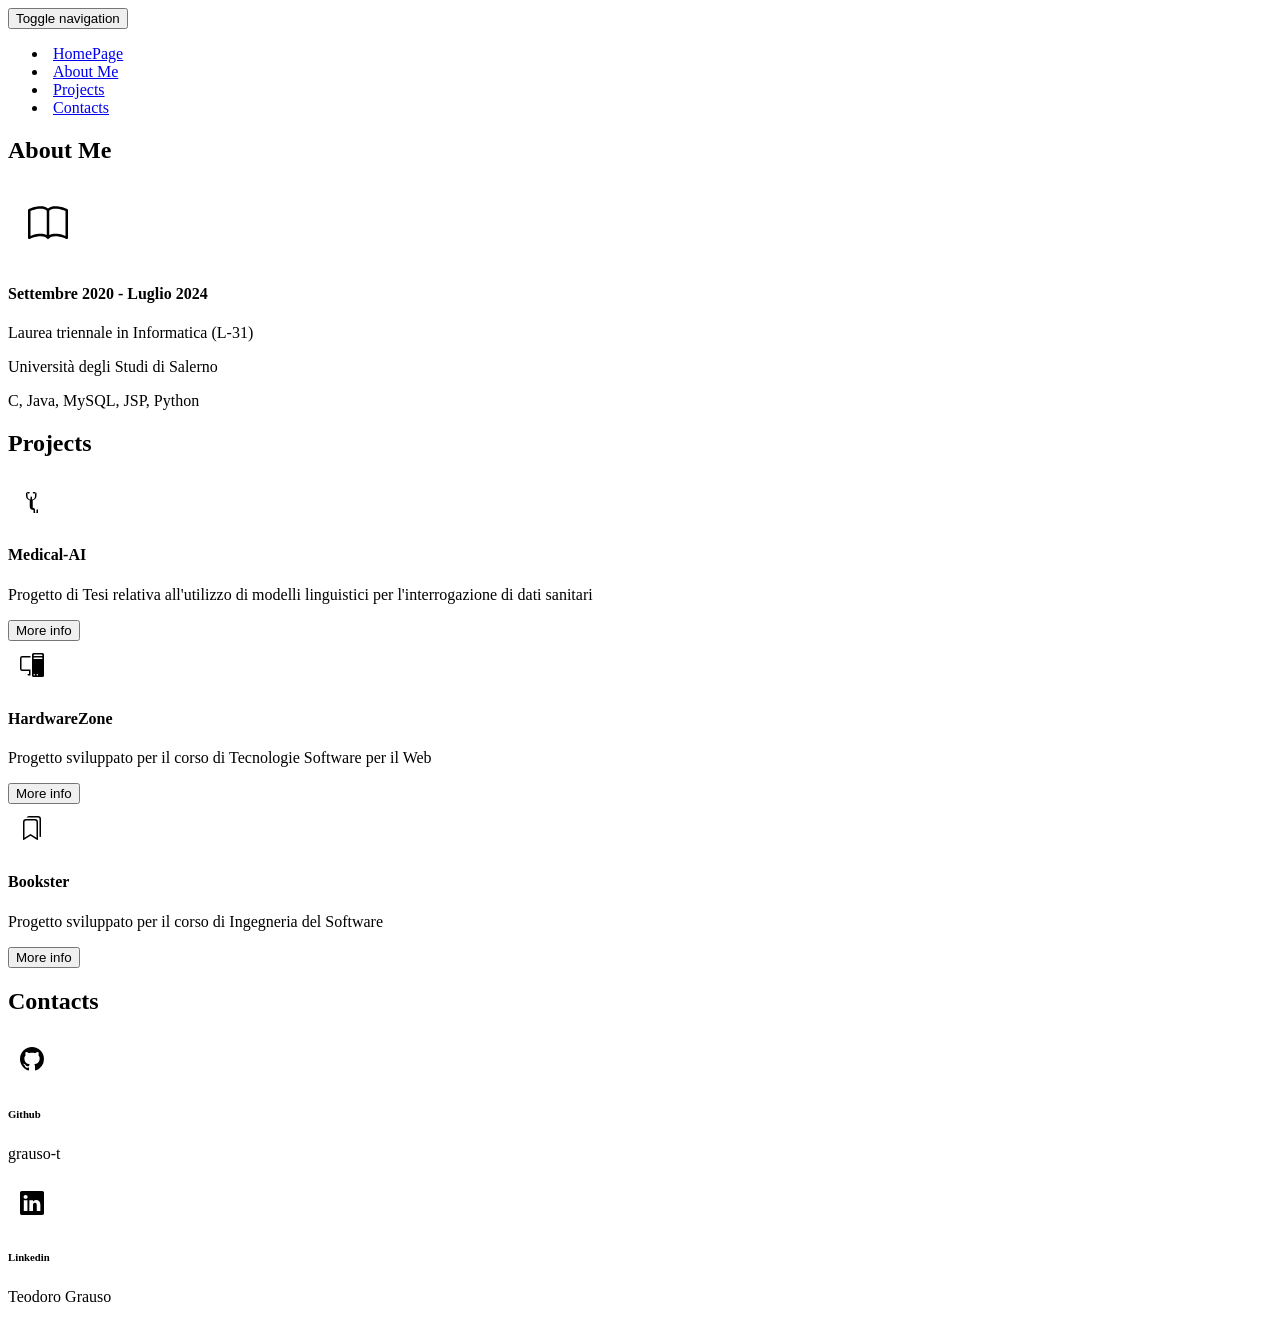
==== commit 637d92a6: "Add Medical-AI" ====
--- a/index.html
+++ b/index.html
@@ -37,10 +37,10 @@
                             <path d="M1 2.828c.885-.37 2.154-.769 3.388-.893 1.33-.134 2.458.063 3.112.752v9.746c-.935-.53-2.12-.603-3.213-.493-1.18.12-2.37.461-3.287.811V2.828zm7.5-.141c.654-.689 1.782-.886 3.112-.752 1.234.124 2.503.523 3.388.893v9.923c-.918-.35-2.107-.692-3.287-.81-1.094-.111-2.278-.039-3.213.492V2.687zM8 1.783C7.015.936 5.587.81 4.287.94c-1.514.153-3.042.672-3.994 1.105A.5.5 0 0 0 0 2.5v11a.5.5 0 0 0 .707.455c.882-.4 2.303-.881 3.68-1.02 1.409-.142 2.59.087 3.223.877a.5.5 0 0 0 .78 0c.633-.79 1.814-1.019 3.222-.877 1.378.139 2.8.62 3.681 1.02A.5.5 0 0 0 16 13.5v-11a.5.5 0 0 0-.293-.455c-.952-.433-2.48-.952-3.994-1.105C10.413.809 8.985.936 8 1.783z"></path>
                         </svg></div>
                     <div>
-                        <h4>2020 - Oggi</h4>
+                        <h4>Settembre 2020 - Luglio 2024</h4>
                         <p style="margin-bottom: 0px;">Laurea triennale in Informatica (L-31)</p>
                         <p>Università degli Studi di Salerno<br></p>
-                        <p style="border-color: var(--bs-gray-600);color: var(--bs-gray-700);">C, Java, MySQL, JSP</p>
+                        <p style="border-color: var(--bs-gray-600);color: var(--bs-gray-700);">C, Java, MySQL, JSP, Python</p>
                     </div>
                 </div>
             </div>
@@ -53,6 +53,21 @@
             </div>
         </div>
         <div class="row gy-4 row-cols-1 row-cols-md-2 row-cols-xl-3">
+            <div class="col">
+                <div class="card">
+                    <div class="card-body p-4">
+                        <div class="bs-icon-md bs-icon-rounded bs-icon-primary d-flex justify-content-center align-items-center d-inline-block mb-3 bs-icon">
+                            <svg xmlns="http://www.w3.org/2000/svg" width="1em" height="1em" fill="currentColor" viewBox="0 0 16 16" class="bi bi-stethoscope">
+                                <path d="M4.5 2.5a.5.5 0 0 1 .5-.5h1a.5.5 0 0 1 0 1h-1a.5.5 0 0 1-.5-.5Zm4 0a.5.5 0 0 1 .5-.5h1a.5.5 0 0 1 0 1h-1a.5.5 0 0 1-.5-.5Zm-3.5 0h-1v2.09c0 1.415 1.12 2.566 2.5 2.87V11.5A2.5 2.5 0 0 0 9 14v1.5a1.5 1.5 0 0 0 3 0V14a.5.5 0 0 0-1 0v1.5a.5.5 0 0 1-1 0V14a1.5 1.5 0 0 0-1.5-1.5V7.46c1.38-.305 2.5-1.456 2.5-2.87V2.5h-1v2.09a2.49 2.49 0 0 1-2 2.45V5.5a.5.5 0 0 0-1 0v1.54a2.49 2.49 0 0 1-2-2.45V2.5Z"/>
+                            </svg>
+                        </div>
+                        <h4 class="card-title">Medical-AI</h4>
+                        <p class="card-text">Progetto di Tesi relativa all'utilizzo di modelli linguistici per l'interrogazione di dati sanitari</p>
+                        <button class="btn btn-primary" type="button" onclick="window.open('https://github.com/grauso-t/Medical-AI');">More info</button>
+                    </div>
+                </div>
+            </div>            
+
             <div class="col">
                 <div class="card">
                     <div class="card-body p-4">
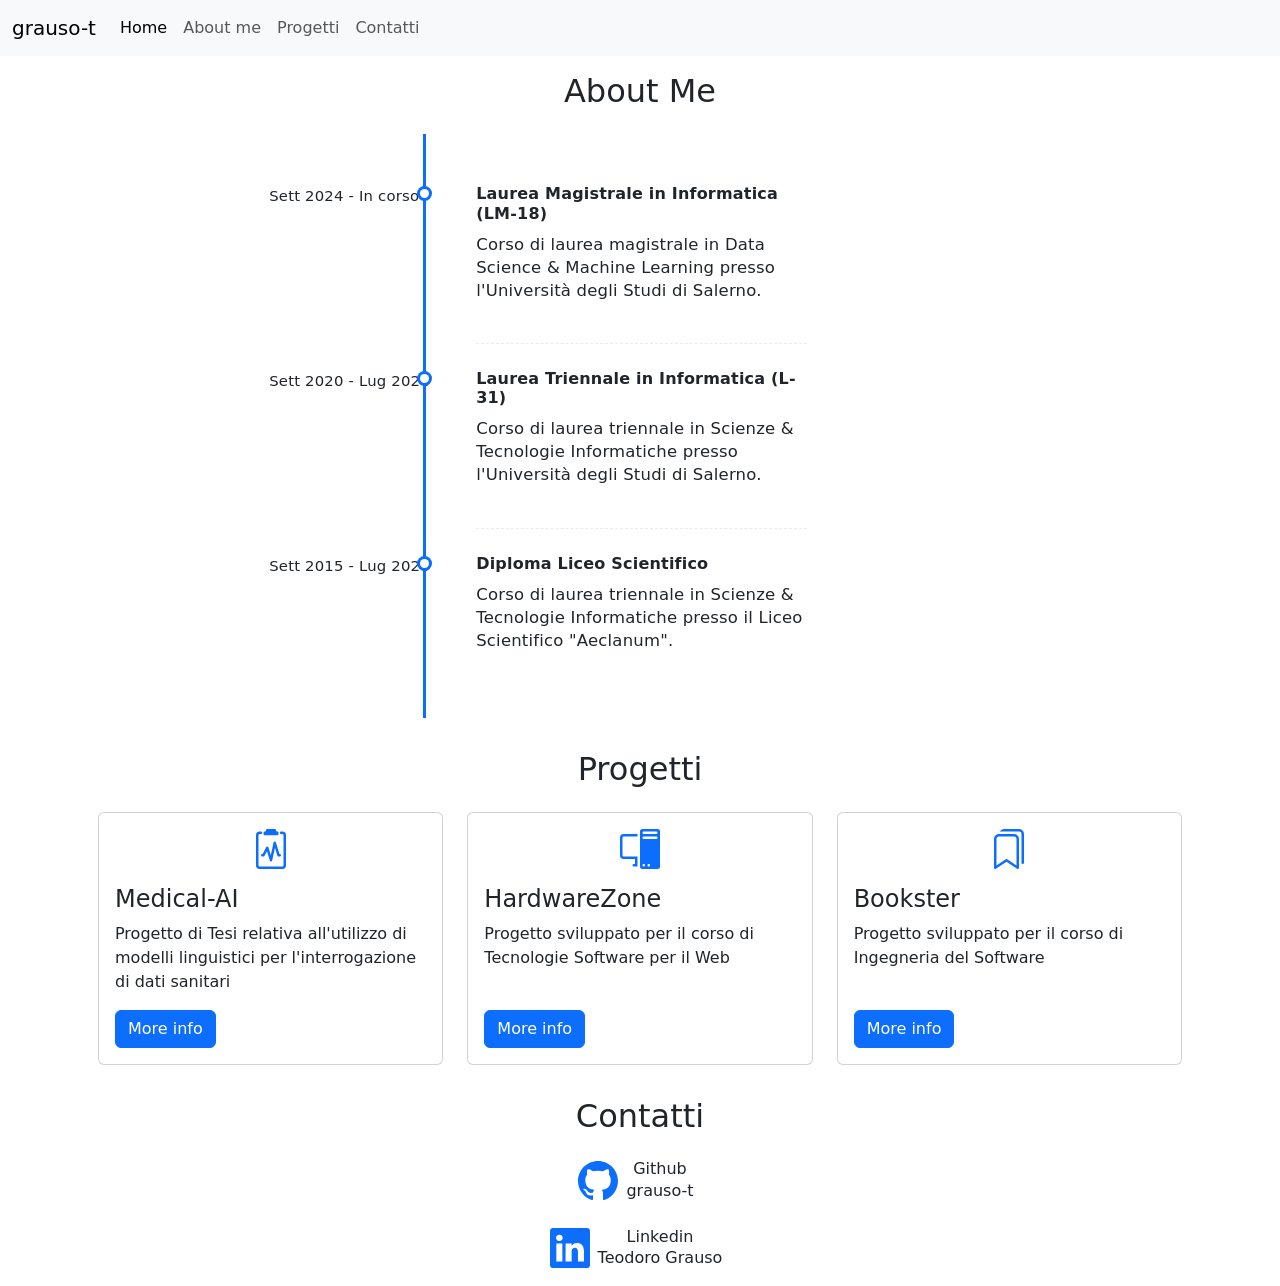
==== commit 32822d1b: "Upgrade" ====
--- a/index.html
+++ b/index.html
@@ -1,132 +1,228 @@
 <!DOCTYPE html>
-<html lang="en">
+<html lang="it">
 
 <head>
-    <meta charset="utf-8">
-    <meta name="viewport" content="width=device-width, initial-scale=1.0, shrink-to-fit=no">
+    <meta charset="UTF-8">
+    <meta name="viewport" content="width=device-width, initial-scale=1.0">
+    <meta http-equiv="X-UA-Compatible" content="IE=edge">
     <title>grauso-t</title>
-    <link rel="stylesheet" href="assets/bootstrap/css/bootstrap.min.css">
-    <link rel="stylesheet" href="assets/fonts/fontawesome-all.min.css">
-    <link rel="stylesheet" href="assets/css/Features-Large-Icons-icons.css">
-    <link rel="stylesheet" href="assets/css/Projects-Grid-images.css">
+    <link rel="stylesheet" href="styles/style.css">
+    <link href="https://cdn.jsdelivr.net/npm/bootstrap@5.3.3/dist/css/bootstrap.min.css" rel="stylesheet"
+        integrity="sha384-QWTKZyjpPEjISv5WaRU9OFeRpok6YctnYmDr5pNlyT2bRjXh0JMhjY6hW+ALEwIH" crossorigin="anonymous">
 </head>
 
 <body>
-    <nav class="navbar navbar-light navbar-expand-md">
-        <div class="container-fluid"><button data-bs-toggle="collapse" class="navbar-toggler" data-bs-target="#navcol-1"><span class="visually-hidden">Toggle navigation</span><span class="navbar-toggler-icon"></span></button>
-            <div class="collapse navbar-collapse" id="navcol-1" style="background: var(--bs-card-bg);">
-                <ul class="navbar-nav">
-                    <li class="nav-item"><a class="nav-link active" href="#" style="text-align: center;"><i class="fas fa-home" style="margin-right: 5px;"></i>HomePage</a></li>
-                    <li class="nav-item"><a class="nav-link" href="#about-me" style="text-align: center;"><i class="far fa-user" style="margin-right: 5px;"></i>About Me</a></li>
-                    <li class="nav-item"><a class="nav-link" href="#projects" style="text-align: center;"><i class="far fa-list-alt" style="margin-right: 5px;"></i>Projects</a></li>
-                    <li class="nav-item"><a class="nav-link" href="#contacts" style="text-align: center;"><i class="fas fa-phone-alt" style="margin-right: 5px;"></i>Contacts</a></li>
-                </ul>
-            </div>
-        </div>
-    </nav>
-    <div class="container py-4 py-xl-5" id="about-me">
-        <div class="row mb-5">
-            <div class="col-md-8 col-xl-6 text-center mx-auto">
-                <h2>About Me</h2>
-            </div>
-        </div>
-        <div class="row">
-            <div class="col-md-8 col-xl-6 mx-auto p-4">
-                <div class="d-flex align-items-center align-items-md-start align-items-xl-center">
-                    <div class="bs-icon-xl bs-icon-circle bs-icon-primary d-flex flex-shrink-0 justify-content-center align-items-center me-4 d-inline-block bs-icon xl"><svg xmlns="http://www.w3.org/2000/svg" width="1em" height="1em" fill="currentColor" viewBox="0 0 16 16" class="bi bi-book">
-                            <path d="M1 2.828c.885-.37 2.154-.769 3.388-.893 1.33-.134 2.458.063 3.112.752v9.746c-.935-.53-2.12-.603-3.213-.493-1.18.12-2.37.461-3.287.811V2.828zm7.5-.141c.654-.689 1.782-.886 3.112-.752 1.234.124 2.503.523 3.388.893v9.923c-.918-.35-2.107-.692-3.287-.81-1.094-.111-2.278-.039-3.213.492V2.687zM8 1.783C7.015.936 5.587.81 4.287.94c-1.514.153-3.042.672-3.994 1.105A.5.5 0 0 0 0 2.5v11a.5.5 0 0 0 .707.455c.882-.4 2.303-.881 3.68-1.02 1.409-.142 2.59.087 3.223.877a.5.5 0 0 0 .78 0c.633-.79 1.814-1.019 3.222-.877 1.378.139 2.8.62 3.681 1.02A.5.5 0 0 0 16 13.5v-11a.5.5 0 0 0-.293-.455c-.952-.433-2.48-.952-3.994-1.105C10.413.809 8.985.936 8 1.783z"></path>
-                        </svg></div>
-                    <div>
-                        <h4>Settembre 2020 - Luglio 2024</h4>
-                        <p style="margin-bottom: 0px;">Laurea triennale in Informatica (L-31)</p>
-                        <p>Università degli Studi di Salerno<br></p>
-                        <p style="border-color: var(--bs-gray-600);color: var(--bs-gray-700);">C, Java, MySQL, JSP, Python</p>
-                    </div>
-                </div>
-            </div>
-        </div>
-    </div>
-    <div class="container py-4 py-xl-5" id="projects">
-        <div class="row mb-5">
-            <div class="col-md-8 col-xl-6 text-center mx-auto">
-                <h2>Projects</h2>
-            </div>
-        </div>
-        <div class="row gy-4 row-cols-1 row-cols-md-2 row-cols-xl-3">
-            <div class="col">
-                <div class="card">
-                    <div class="card-body p-4">
-                        <div class="bs-icon-md bs-icon-rounded bs-icon-primary d-flex justify-content-center align-items-center d-inline-block mb-3 bs-icon">
-                            <svg xmlns="http://www.w3.org/2000/svg" width="1em" height="1em" fill="currentColor" viewBox="0 0 16 16" class="bi bi-stethoscope">
-                                <path d="M4.5 2.5a.5.5 0 0 1 .5-.5h1a.5.5 0 0 1 0 1h-1a.5.5 0 0 1-.5-.5Zm4 0a.5.5 0 0 1 .5-.5h1a.5.5 0 0 1 0 1h-1a.5.5 0 0 1-.5-.5Zm-3.5 0h-1v2.09c0 1.415 1.12 2.566 2.5 2.87V11.5A2.5 2.5 0 0 0 9 14v1.5a1.5 1.5 0 0 0 3 0V14a.5.5 0 0 0-1 0v1.5a.5.5 0 0 1-1 0V14a1.5 1.5 0 0 0-1.5-1.5V7.46c1.38-.305 2.5-1.456 2.5-2.87V2.5h-1v2.09a2.49 2.49 0 0 1-2 2.45V5.5a.5.5 0 0 0-1 0v1.54a2.49 2.49 0 0 1-2-2.45V2.5Z"/>
-                            </svg>
-                        </div>
-                        <h4 class="card-title">Medical-AI</h4>
-                        <p class="card-text">Progetto di Tesi relativa all'utilizzo di modelli linguistici per l'interrogazione di dati sanitari</p>
-                        <button class="btn btn-primary" type="button" onclick="window.open('https://github.com/grauso-t/Medical-AI');">More info</button>
-                    </div>
-                </div>
-            </div>            
-
-            <div class="col">
-                <div class="card">
-                    <div class="card-body p-4">
-                        <div class="bs-icon-md bs-icon-rounded bs-icon-primary d-flex justify-content-center align-items-center d-inline-block mb-3 bs-icon"><svg xmlns="http://www.w3.org/2000/svg" width="1em" height="1em" fill="currentColor" viewBox="0 0 16 16" class="bi bi-pc-display">
-                                <path fill-rule="evenodd" d="M8 1a1 1 0 0 1 1-1h6a1 1 0 0 1 1 1v14a1 1 0 0 1-1 1H9a1 1 0 0 1-1-1V1Zm1 13.5a.5.5 0 1 1 1 0 .5.5 0 0 1-1 0Zm2 0a.5.5 0 1 1 1 0 .5.5 0 0 1-1 0ZM9.5 1a.5.5 0 0 0 0 1h5a.5.5 0 0 0 0-1h-5ZM9 3.5a.5.5 0 0 1 .5-.5h5a.5.5 0 0 1 0 1h-5a.5.5 0 0 1-.5-.5ZM1.5 2A1.5 1.5 0 0 0 0 3.5v7A1.5 1.5 0 0 0 1.5 12H6v2h-.5a.5.5 0 0 0 0 1H7v-4H1.5a.5.5 0 0 1-.5-.5v-7a.5.5 0 0 1 .5-.5H7V2H1.5Z"></path>
-                            </svg></div>
-                        <h4 class="card-title">HardwareZone</h4>
-                        <p class="card-text">Progetto sviluppato per il corso di Tecnologie Software per il Web</p><button class="btn btn-primary" type="button" onclick="window.open('https://github.com/grauso-t/ecommerce.git');">More info</button>
-                    </div>
-                </div>
-            </div>
-            <div class="col">
-                <div class="card">
-                    <div class="card-body p-4">
-                        <div class="bs-icon-md bs-icon-rounded bs-icon-primary d-flex justify-content-center align-items-center d-inline-block mb-3 bs-icon"><svg xmlns="http://www.w3.org/2000/svg" width="1em" height="1em" fill="currentColor" viewBox="0 0 16 16" class="bi bi-bookmarks">
-                                <path d="M2 4a2 2 0 0 1 2-2h6a2 2 0 0 1 2 2v11.5a.5.5 0 0 1-.777.416L7 13.101l-4.223 2.815A.5.5 0 0 1 2 15.5V4zm2-1a1 1 0 0 0-1 1v10.566l3.723-2.482a.5.5 0 0 1 .554 0L11 14.566V4a1 1 0 0 0-1-1H4z"></path>
-                                <path d="M4.268 1H12a1 1 0 0 1 1 1v11.768l.223.148A.5.5 0 0 0 14 13.5V2a2 2 0 0 0-2-2H6a2 2 0 0 0-1.732 1z"></path>
-                            </svg></div>
-                        <h4 class="card-title">Bookster</h4>
-                        <p class="card-text">Progetto sviluppato per il corso di Ingegneria del Software<br></p><button class="btn btn-primary" type="button" onclick="window.open('https://github.com/grauso-t/Bookster_Classe03.git');">More info</button>
-                    </div>
-                </div>
-            </div>
-        </div>
-    </div>
-    <section class="position-relative py-4 py-xl-5">
-        <div class="container position-relative" id="contacts">
-            <div class="row mb-5">
-                <div class="col-md-8 col-xl-6 text-center mx-auto">
-                    <h2>Contacts</h2>
-                </div>
-            </div>
-            <div class="row d-flex justify-content-center">
-                <div class="col-md-6 col-lg-4 col-xl-4">
-                    <div class="d-flex flex-column justify-content-center align-items-start h-100">
-                        <div class="d-flex align-items-center p-3" onclick="window.open('https://github.com/grauso-t');" style="cursor: pointer;">
-                            <div class="bs-icon-md bs-icon-rounded bs-icon-primary d-flex flex-shrink-0 justify-content-center align-items-center d-inline-block bs-icon"><svg xmlns="http://www.w3.org/2000/svg" width="1em" height="1em" fill="currentColor" viewBox="0 0 16 16" class="bi bi-github">
-                                    <path d="M8 0C3.58 0 0 3.58 0 8c0 3.54 2.29 6.53 5.47 7.59.4.07.55-.17.55-.38 0-.19-.01-.82-.01-1.49-2.01.37-2.53-.49-2.69-.94-.09-.23-.48-.94-.82-1.13-.28-.15-.68-.52-.01-.53.63-.01 1.08.58 1.23.82.72 1.21 1.87.87 2.33.66.07-.52.28-.87.51-1.07-1.78-.2-3.64-.89-3.64-3.95 0-.87.31-1.59.82-2.15-.08-.2-.36-1.02.08-2.12 0 0 .67-.21 2.2.82.64-.18 1.32-.27 2-.27.68 0 1.36.09 2 .27 1.53-1.04 2.2-.82 2.2-.82.44 1.1.16 1.92.08 2.12.51.56.82 1.27.82 2.15 0 3.07-1.87 3.75-3.65 3.95.29.25.54.73.54 1.48 0 1.07-.01 1.93-.01 2.2 0 .21.15.46.55.38A8.012 8.012 0 0 0 16 8c0-4.42-3.58-8-8-8z"></path>
-                                </svg></div>
-                            <div class="px-2">
-                                <h6 class="mb-0">Github</h6>
-                                <p class="mb-0">grauso-t</p>
+
+    <header>
+        <nav class="navbar navbar-expand-lg bg-light">
+            <div class="container-fluid">
+                <a class="navbar-brand" href="#">grauso-t</a>
+                <button class="navbar-toggler" type="button" data-bs-toggle="collapse"
+                    data-bs-target="#navbarNavAltMarkup" aria-controls="navbarNavAltMarkup" aria-expanded="false"
+                    aria-label="Toggle navigation">
+                    <span class="navbar-toggler-icon"></span>
+                </button>
+                <div class="collapse navbar-collapse" id="navbarNavAltMarkup">
+                    <div class="navbar-nav">
+                        <a class="nav-link active" aria-current="page" href="#">Home</a>
+                        <a class="nav-link" href="#AboutMe">About me</a>
+                        <a class="nav-link" href="#Progetti">Progetti</a>
+                        <a class="nav-link" href="#Contatti">Contatti</a>
+                    </div>
+                </div>
+            </div>
+        </nav>
+    </header>
+
+    <main>
+        <section id="AboutMe">
+            <div class="container">
+                <div class="row">
+                    <div class="col-md-12">
+                        <div class="card border-0">
+                            <div class="card-body">
+                                <h2 class="card-title text-center mb-4">About Me</h2>
+                                <div id="content">
+                                    <ul class="timeline">
+                                        <li class="event" data-date="Sett 2024 - In corso">
+                                            <h3>Laurea Magistrale in Informatica (LM-18)</h3>
+                                            <p>Corso di laurea magistrale in Data Science &amp; Machine Learning presso
+                                                l'Università degli Studi di Salerno.</p>
+                                        </li>
+                                        <li class="event" data-date="Sett 2020 - Lug 2024">
+                                            <h3>Laurea Triennale in Informatica (L-31)</h3>
+                                            <p>Corso di laurea triennale in Scienze &amp; Tecnologie Informatiche presso
+                                                l'Università degli Studi di Salerno.</p>
+                                        </li>
+                                        <li class="event" data-date="Sett 2015 - Lug 2020">
+                                            <h3>Diploma Liceo Scientifico</h3>
+                                            <p>Corso di laurea triennale in Scienze &amp; Tecnologie Informatiche presso
+                                                il Liceo Scientifico "Aeclanum".</p>
+                                        </li>
+                                    </ul>
+                                </div>
                             </div>
                         </div>
-                        <div class="d-flex align-items-center p-3" onclick="window.open('https://www.linkedin.com/in/teodoro-grauso')" style="cursor: pointer;">
-                            <div class="bs-icon-md bs-icon-rounded bs-icon-primary d-flex flex-shrink-0 justify-content-center align-items-center d-inline-block bs-icon"><svg xmlns="http://www.w3.org/2000/svg" width="1em" height="1em" fill="currentColor" viewBox="0 0 16 16" class="bi bi-linkedin">
-                                    <path d="M0 1.146C0 .513.526 0 1.175 0h13.65C15.474 0 16 .513 16 1.146v13.708c0 .633-.526 1.146-1.175 1.146H1.175C.526 16 0 15.487 0 14.854V1.146zm4.943 12.248V6.169H2.542v7.225h2.401zm-1.2-8.212c.837 0 1.358-.554 1.358-1.248-.015-.709-.52-1.248-1.342-1.248-.822 0-1.359.54-1.359 1.248 0 .694.521 1.248 1.327 1.248h.016zm4.908 8.212V9.359c0-.216.016-.432.08-.586.173-.431.568-.878 1.232-.878.869 0 1.216.662 1.216 1.634v3.865h2.401V9.25c0-2.22-1.184-3.252-2.764-3.252-1.274 0-1.845.7-2.165 1.193v.025h-.016a5.54 5.54 0 0 1 .016-.025V6.169h-2.4c.03.678 0 7.225 0 7.225h2.4z"></path>
-                                </svg></div>
-                            <div class="px-2">
-                                <h6 class="mb-0">Linkedin</h6>
-                                <p class="mb-0">Teodoro Grauso</p>
+                    </div>
+                </div>
+            </div>
+        </section>
+
+        <section id="Progetti">
+            <div class="container">
+                <div class="row">
+                    <div class="col-md-12">
+                        <div class="card border-0">
+                            <div class="card-body">
+                                <h2 class="card-title text-center mb-4">Progetti</h2>
+                                <div id="content">
+                                    <div class="row gy-4 row-cols-1 row-cols-sm-2 row-cols-md-3">
+
+                                        <div class="col">
+                                            <div class="card h-100 d-flex flex-column">
+                                                <div class="card-body d-flex flex-column">
+                                                    <div
+                                                        class="bs-icon-md bs-icon-rounded bs-icon-primary d-flex justify-content-center align-items-center d-inline-block mb-3 bs-icon text-primary">
+                                                        <svg xmlns="http://www.w3.org/2000/svg" width="40px"
+                                                            height="40px" fill="currentColor"
+                                                            class="bi bi-clipboard2-pulse" viewBox="0 0 16 16">
+                                                            <path
+                                                                d="M9.5 0a.5.5 0 0 1 .5.5.5.5 0 0 0 .5.5.5.5 0 0 1 .5.5V2a.5.5 0 0 1-.5.5h-5A.5.5 0 0 1 5 2v-.5a.5.5 0 0 1 .5-.5.5.5 0 0 0 .5-.5.5.5 0 0 1 .5-.5z" />
+                                                            <path
+                                                                d="M3 2.5a.5.5 0 0 1 .5-.5H4a.5.5 0 0 0 0-1h-.5A1.5 1.5 0 0 0 2 2.5v12A1.5 1.5 0 0 0 3.5 16h9a1.5 1.5 0 0 0 1.5-1.5v-12A1.5 1.5 0 0 0 12.5 1H12a.5.5 0 0 0 0 1h.5a.5.5 0 0 1 .5.5v12a.5.5 0 0 1-.5.5h-9a.5.5 0 0 1-.5-.5z" />
+                                                            <path
+                                                                d="M9.979 5.356a.5.5 0 0 0-.968.04L7.92 10.49l-.94-3.135a.5.5 0 0 0-.926-.08L4.69 10H4.5a.5.5 0 0 0 0 1H5a.5.5 0 0 0 .447-.276l.936-1.873 1.138 3.793a.5.5 0 0 0 .968-.04L9.58 7.51l.94 3.135A.5.5 0 0 0 11 11h.5a.5.5 0 0 0 0-1h-.128z" />
+                                                        </svg>
+                                                    </div>
+                                                    <h4 class="card-title">Medical-AI</h4>
+                                                    <p class="card-text">Progetto di Tesi relativa all'utilizzo di
+                                                        modelli linguistici per l'interrogazione di dati sanitari</p>
+                                                    <div class="mt-auto">
+                                                        <button class="btn btn-primary" type="button"
+                                                            onclick="window.open('https://github.com/grauso-t/Medical-AI');">More
+                                                            info</button>
+                                                    </div>
+                                                </div>
+                                            </div>
+                                        </div>
+
+                                        <div class="col">
+                                            <div class="card h-100 d-flex flex-column">
+                                                <div class="card-body d-flex flex-column">
+                                                    <div
+                                                        class="bs-icon-md bs-icon-rounded bs-icon-primary d-flex justify-content-center align-items-center d-inline-block mb-3 bs-icon text-primary">
+                                                        <svg xmlns="http://www.w3.org/2000/svg" width="40px"
+                                                            height="40px" fill="currentColor" viewBox="0 0 16 16"
+                                                            class="bi bi-pc-display">
+                                                            <path fill-rule="evenodd"
+                                                                d="M8 1a1 1 0 0 1 1-1h6a1 1 0 0 1 1 1v14a1 1 0 0 1-1 1H9a1 1 0 0 1-1-1V1Zm1 13.5a.5.5 0 1 1 1 0 .5.5 0 0 1-1 0Zm2 0a.5.5 0 1 1 1 0 .5.5 0 0 1-1 0ZM9.5 1a.5.5 0 0 0 0 1h5a.5.5 0 0 0 0-1h-5ZM9 3.5a.5.5 0 0 1 .5-.5h5a.5.5 0 0 1 0 1h-5a.5.5 0 0 1-.5-.5ZM1.5 2A1.5 1.5 0 0 0 0 3.5v7A1.5 1.5 0 0 0 1.5 12H6v2h-.5a.5.5 0 0 0 0 1H7v-4H1.5a.5.5 0 0 1-.5-.5v-7a.5.5 0 0 1 .5-.5H7V2H1.5Z">
+                                                            </path>
+                                                        </svg>
+                                                    </div>
+                                                    <h4 class="card-title">HardwareZone</h4>
+                                                    <p class="card-text">Progetto sviluppato per il corso di Tecnologie
+                                                        Software per il Web</p>
+                                                    <div class="mt-auto">
+                                                        <button class="btn btn-primary" type="button"
+                                                            onclick="window.open('https://github.com/grauso-t/ecommerce.git');">More
+                                                            info</button>
+                                                    </div>
+                                                </div>
+                                            </div>
+                                        </div>
+
+                                        <div class="col">
+                                            <div class="card h-100 d-flex flex-column">
+                                                <div class="card-body d-flex flex-column">
+                                                    <div
+                                                        class="bs-icon-md bs-icon-rounded bs-icon-primary d-flex justify-content-center align-items-center d-inline-block mb-3 bs-icon text-primary">
+                                                        <svg xmlns="http://www.w3.org/2000/svg" width="40px"
+                                                            height="40px" fill="currentColor" viewBox="0 0 16 16"
+                                                            class="bi bi-bookmarks">
+                                                            <path
+                                                                d="M2 4a2 2 0 0 1 2-2h6a2 2 0 0 1 2 2v11.5a.5.5 0 0 1-.777.416L7 13.101l-4.223 2.815A.5.5 0 0 1 2 15.5V4zm2-1a1 1 0 0 0-1 1v10.566l3.723-2.482a.5.5 0 0 1 .554 0L11 14.566V4a1 1 0 0 0-1-1H4z">
+                                                            </path>
+                                                            <path
+                                                                d="M4.268 1H12a1 1 0 0 1 1 1v11.768l.223.148A.5.5 0 0 0 14 13.5V2a2 2 0 0 0-2-2H6a2 2 0 0 0-1.732 1z">
+                                                            </path>
+                                                        </svg>
+                                                    </div>
+                                                    <h4 class="card-title">Bookster</h4>
+                                                    <p class="card-text">Progetto sviluppato per il corso di Ingegneria
+                                                        del Software</p>
+                                                    <div class="mt-auto">
+                                                        <button class="btn btn-primary" type="button"
+                                                            onclick="window.open('https://github.com/grauso-t/Bookster_Classe03.git');">More
+                                                            info</button>
+                                                    </div>
+                                                </div>
+                                            </div>
+                                        </div>
+                                    </div>
+                                </div>
                             </div>
                         </div>
                     </div>
                 </div>
             </div>
-        </div>
-    </section>
-    <script src="assets/bootstrap/js/bootstrap.min.js"></script>
+        </section>
+
+        <section id="Contatti">
+            <div class="container">
+                <div class="row justify-content-center">
+                    <div class="col-auto">
+                        <div class="card border-0 text-center">
+                            <div class="card-body">
+                                <h2 class="card-title mb-4">Contatti</h2>
+                                <div class="d-flex flex-column align-items-center">
+
+                                    <div class="d-flex align-items-center mb-4"
+                                        onclick="window.open('https://github.com/grauso-t');" style="cursor: pointer;">
+                                        <div
+                                            class="bs-icon-md bs-icon-rounded bs-icon-primary d-flex justify-content-center align-items-center text-primary">
+                                            <svg xmlns="http://www.w3.org/2000/svg" width="40" height="40"
+                                                fill="currentColor" class="bi bi-github" viewBox="0 0 16 16">
+                                                <path
+                                                    d="M8 0C3.58 0 0 3.58 0 8c0 3.54 2.29 6.53 5.47 7.59.4.07.55-.17.55-.38 0-.19-.01-.82-.01-1.49-2.01.37-2.53-.49-2.69-.94-.09-.23-.48-.94-.82-1.13-.28-.15-.68-.52-.01-.53.63-.01 1.08.58 1.23.82.72 1.21 1.87.87 2.33.66.07-.52.28-.87.51-1.07-1.78-.2-3.64-.89-3.64-3.95 0-.87.31-1.59.82-2.15-.08-.2-.36-1.02.08-2.12 0 0 .67-.21 2.2.82.64-.18 1.32-.27 2-.27s1.36.09 2 .27c1.53-1.04 2.2-.82 2.2-.82.44 1.1.16 1.92.08 2.12.51.56.82 1.27.82 2.15 0 3.07-1.87 3.75-3.65 3.95.29.25.54.73.54 1.48 0 1.07-.01 1.93-.01 2.2 0 .21.15.46.55.38A8.01 8.01 0 0 0 16 8c0-4.42-3.58-8-8-8" />
+                                            </svg>
+                                        </div>
+                                        <div class="px-2">
+                                            <h6 class="mb-0">Github</h6>
+                                            <p class="mb-0">grauso-t</p>
+                                        </div>
+                                    </div>
+
+                                    <div class="d-flex align-items-center"
+                                        onclick="window.open('https://www.linkedin.com/in/teodoro-grauso')"
+                                        style="cursor: pointer;">
+                                        <div
+                                            class="bs-icon-md bs-icon-rounded bs-icon-primary d-flex justify-content-center align-items-center text-primary">
+                                            <svg xmlns="http://www.w3.org/2000/svg" width="40" height="40"
+                                                fill="currentColor" class="bi bi-linkedin" viewBox="0 0 16 16">
+                                                <path
+                                                    d="M0 1.146C0 .513.526 0 1.175 0h13.65C15.474 0 16 .513 16 1.146v13.708c0 .633-.526 1.146-1.175 1.146H1.175C.526 16 0 15.487 0 14.854zm4.943 12.248V6.169H2.542v7.225zm-1.2-8.212c.837 0 1.358-.554 1.358-1.248-.015-.709-.52-1.248-1.342-1.248S2.4 3.226 2.4 3.934c0 .694.521 1.248 1.327 1.248zm4.908 8.212V9.359c0-.216.016-.432.08-.586.173-.431.568-.878 1.232-.878.869 0 1.216.662 1.216 1.634v3.865h2.401V9.25c0-2.22-1.184-3.252-2.764-3.252-1.274 0-1.845.7-2.165 1.193v.025h-.016l.016-.025V6.169h-2.4c.03.678 0 7.225 0 7.225z" />
+                                            </svg>
+                                        </div>
+                                        <div class="px-2">
+                                            <h6 class="mb-0">Linkedin</h6>
+                                            <p class="mb-0">Teodoro Grauso</p>
+                                        </div>
+                                    </div>
+                                </div>
+                            </div>
+                        </div>
+                    </div>
+                </div>
+            </div>
+        </section>
+
+
+    </main>
+
+    <script src="https://cdn.jsdelivr.net/npm/bootstrap@5.3.3/dist/js/bootstrap.bundle.min.js"
+        integrity="sha384-YvpcrYf0tY3lHB60NNkmXc5s9fDVZLESaAA55NDzOxhy9GkcIdslK1eN7N6jIeHz"
+        crossorigin="anonymous"></script>
+    <script src="scripts/script.js"></script>
 </body>
 
 </html>
--- a/styles/style.css
+++ b/styles/style.css
@@ -0,0 +1,113 @@
+.timeline {
+    border-left: 3px solid #0d6efd;
+    border-bottom-right-radius: 4px;
+    border-top-right-radius: 4px;
+    margin: 0 auto;
+    letter-spacing: 0.2px;
+    position: relative;
+    line-height: 1.4em;
+    font-size: 1.03em;
+    padding: 50px;
+    list-style: none;
+    text-align: left;
+    max-width: 40%;
+}
+
+@media (max-width: 767px) {
+    .timeline {
+        max-width: 98%;
+        padding: 25px;
+    }
+}
+
+.timeline h1 {
+    font-weight: 300;
+    font-size: 1.4em;
+}
+
+.timeline h2,
+.timeline h3 {
+    font-weight: 600;
+    font-size: 1rem;
+    margin-bottom: 10px;
+}
+
+.timeline .event {
+    border-bottom: 1px dashed #e8ebf1;
+    padding-bottom: 25px;
+    margin-bottom: 25px;
+    position: relative;
+}
+
+@media (max-width: 767px) {
+    .timeline .event {
+        padding-top: 30px;
+    }
+}
+
+.timeline .event:last-of-type {
+    padding-bottom: 0;
+    margin-bottom: 0;
+    border: none;
+}
+
+.timeline .event:before,
+.timeline .event:after {
+    position: absolute;
+    display: block;
+    top: 0;
+}
+
+.timeline .event:before {
+    left: -207px;
+    content: attr(data-date);
+    text-align: right;
+    font-weight: 100;
+    font-size: 0.9em;
+    min-width: 120px;
+}
+
+@media (max-width: 767px) {
+    .timeline .event:before {
+        left: 0px;
+        text-align: left;
+    }
+}
+
+.timeline .event:after {
+    -webkit-box-shadow: 0 0 0 3px #0d6efd;
+    box-shadow: 0 0 0 3px #0d6efd;
+    left: -55.8px;
+    background: #fff;
+    border-radius: 50%;
+    height: 9px;
+    width: 9px;
+    content: "";
+    top: 5px;
+}
+
+@media (max-width: 767px) {
+    .timeline .event:after {
+        left: -31.8px;
+    }
+}
+
+.rtl .timeline {
+    border-left: 0;
+    text-align: right;
+    border-bottom-right-radius: 0;
+    border-top-right-radius: 0;
+    border-bottom-left-radius: 4px;
+    border-top-left-radius: 4px;
+    border-right: 3px solid #0d6efd;
+}
+
+.rtl .timeline .event::before {
+    left: 0;
+    right: -170px;
+}
+
+.rtl .timeline .event::after {
+    left: 0;
+    right: -55.8px;
+}
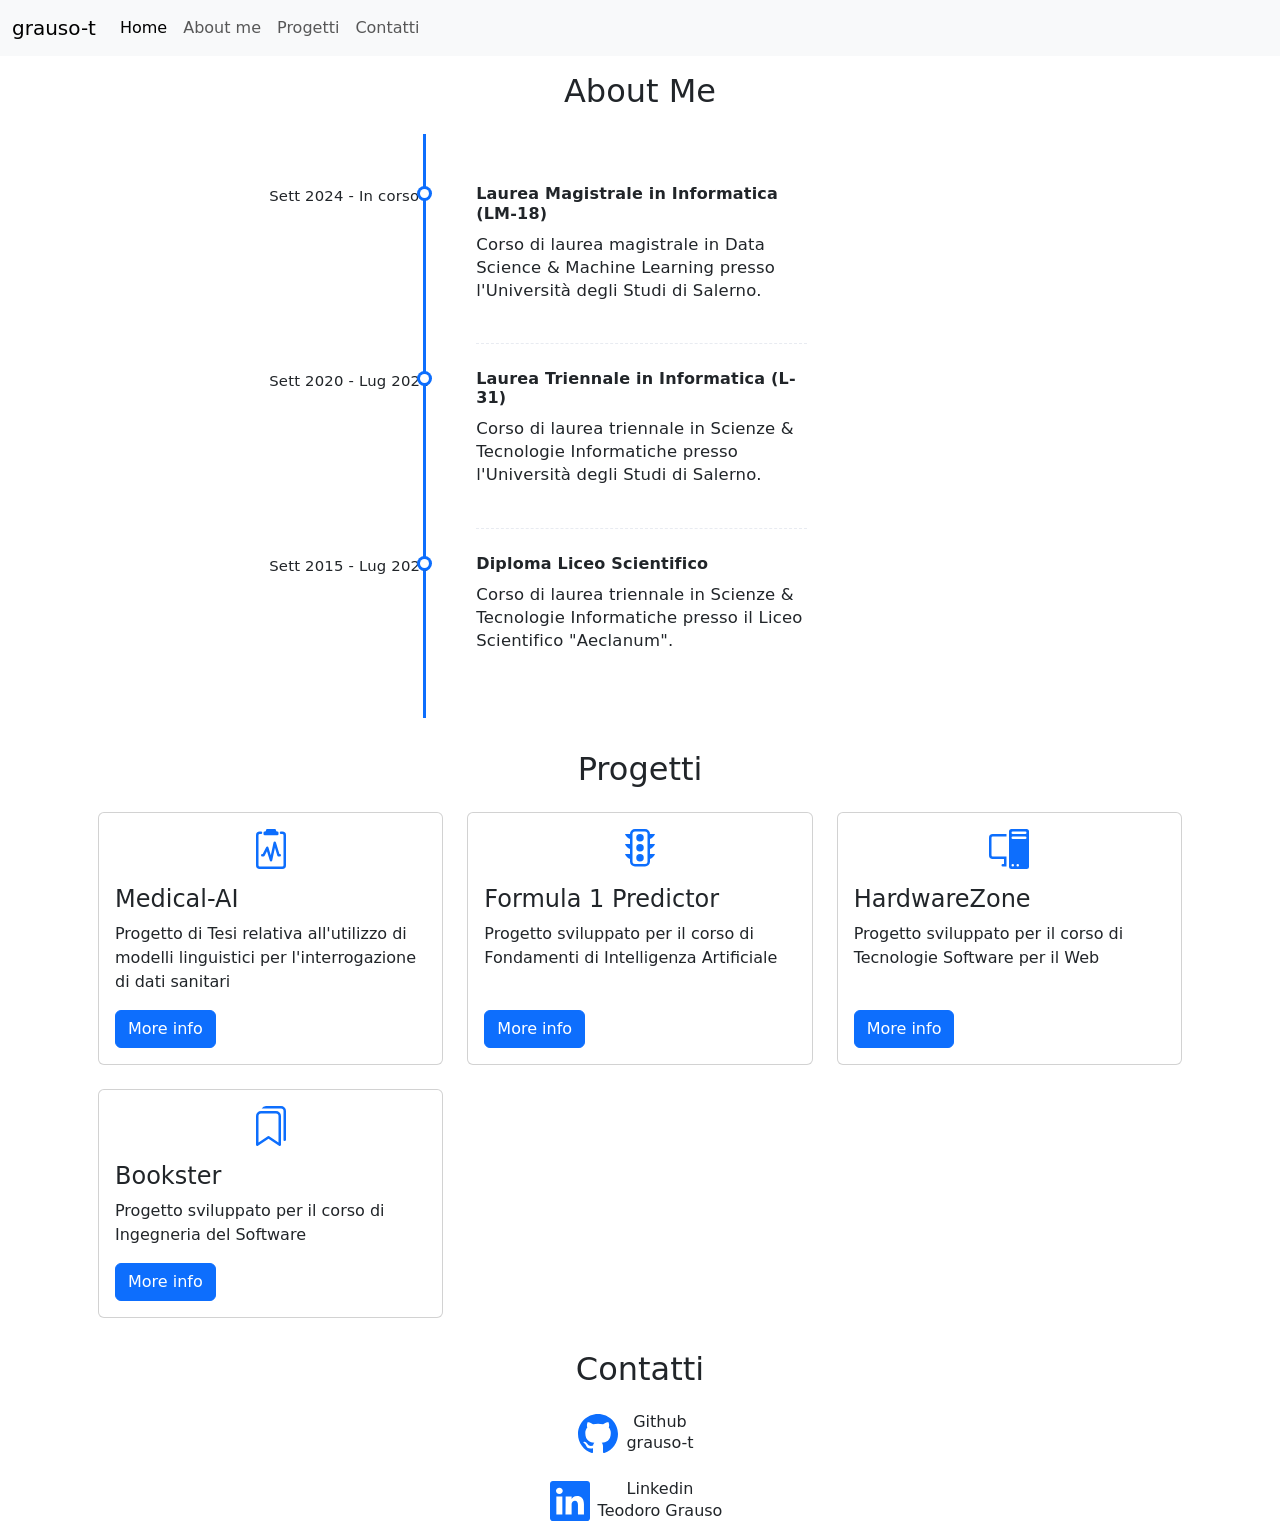
==== commit 0034253c: "Project Entry" ====
--- a/index.html
+++ b/index.html
@@ -2,17 +2,16 @@
 <html lang="it">
 
 <head>
-    <meta charset="UTF-8">
-    <meta name="viewport" content="width=device-width, initial-scale=1.0">
-    <meta http-equiv="X-UA-Compatible" content="IE=edge">
+    <meta charset="UTF-8" />
+    <meta name="viewport" content="width=device-width, initial-scale=1.0" />
+    <meta http-equiv="X-UA-Compatible" content="IE=edge" />
     <title>grauso-t</title>
-    <link rel="stylesheet" href="styles/style.css">
+    <link rel="stylesheet" href="styles/style.css" />
     <link href="https://cdn.jsdelivr.net/npm/bootstrap@5.3.3/dist/css/bootstrap.min.css" rel="stylesheet"
-        integrity="sha384-QWTKZyjpPEjISv5WaRU9OFeRpok6YctnYmDr5pNlyT2bRjXh0JMhjY6hW+ALEwIH" crossorigin="anonymous">
+        integrity="sha384-QWTKZyjpPEjISv5WaRU9OFeRpok6YctnYmDr5pNlyT2bRjXh0JMhjY6hW+ALEwIH" crossorigin="anonymous" />
 </head>
 
 <body>
-
     <header>
         <nav class="navbar navbar-expand-lg bg-light">
             <div class="container-fluid">
@@ -46,18 +45,26 @@
                                     <ul class="timeline">
                                         <li class="event" data-date="Sett 2024 - In corso">
                                             <h3>Laurea Magistrale in Informatica (LM-18)</h3>
-                                            <p>Corso di laurea magistrale in Data Science &amp; Machine Learning presso
-                                                l'Università degli Studi di Salerno.</p>
+                                            <p>
+                                                Corso di laurea magistrale in Data Science &amp;
+                                                Machine Learning presso l'Università degli Studi di
+                                                Salerno.
+                                            </p>
                                         </li>
                                         <li class="event" data-date="Sett 2020 - Lug 2024">
                                             <h3>Laurea Triennale in Informatica (L-31)</h3>
-                                            <p>Corso di laurea triennale in Scienze &amp; Tecnologie Informatiche presso
-                                                l'Università degli Studi di Salerno.</p>
+                                            <p>
+                                                Corso di laurea triennale in Scienze &amp; Tecnologie
+                                                Informatiche presso l'Università degli Studi di
+                                                Salerno.
+                                            </p>
                                         </li>
                                         <li class="event" data-date="Sett 2015 - Lug 2020">
                                             <h3>Diploma Liceo Scientifico</h3>
-                                            <p>Corso di laurea triennale in Scienze &amp; Tecnologie Informatiche presso
-                                                il Liceo Scientifico "Aeclanum".</p>
+                                            <p>
+                                                Corso di laurea triennale in Scienze &amp; Tecnologie
+                                                Informatiche presso il Liceo Scientifico "Aeclanum".
+                                            </p>
                                         </li>
                                     </ul>
                                 </div>
@@ -77,7 +84,6 @@
                                 <h2 class="card-title text-center mb-4">Progetti</h2>
                                 <div id="content">
                                     <div class="row gy-4 row-cols-1 row-cols-sm-2 row-cols-md-3">
-
                                         <div class="col">
                                             <div class="card h-100 d-flex flex-column">
                                                 <div class="card-body d-flex flex-column">
@@ -95,12 +101,44 @@
                                                         </svg>
                                                     </div>
                                                     <h4 class="card-title">Medical-AI</h4>
-                                                    <p class="card-text">Progetto di Tesi relativa all'utilizzo di
-                                                        modelli linguistici per l'interrogazione di dati sanitari</p>
-                                                    <div class="mt-auto">
-                                                        <button class="btn btn-primary" type="button"
-                                                            onclick="window.open('https://github.com/grauso-t/Medical-AI');">More
-                                                            info</button>
+                                                    <p class="card-text">
+                                                        Progetto di Tesi relativa all'utilizzo di modelli
+                                                        linguistici per l'interrogazione di dati sanitari
+                                                    </p>
+                                                    <div class="mt-auto">
+                                                        <button class="btn btn-primary" type="button"
+                                                            onclick="window.open('https://github.com/grauso-t/Medical-AI');">
+                                                            More info
+                                                        </button>
+                                                    </div>
+                                                </div>
+                                            </div>
+                                        </div>
+
+                                        <div class="col">
+                                            <div class="card h-100 d-flex flex-column">
+                                                <div class="card-body d-flex flex-column">
+                                                    <div
+                                                        class="bs-icon-md bs-icon-rounded bs-icon-primary d-flex justify-content-center align-items-center d-inline-block mb-3 bs-icon text-primary">
+                                                        <svg xmlns="http://www.w3.org/2000/svg" width="40" height="40"
+                                                            fill="currentColor" viewBox="0 0 16 16"
+                                                            class="bi bi-stoplights" viewBox="0 0 16 16">
+                                                            <path
+                                                                d="M8 5a1.5 1.5 0 1 0 0-3 1.5 1.5 0 0 0 0 3m0 4a1.5 1.5 0 1 0 0-3 1.5 1.5 0 0 0 0 3m1.5 2.5a1.5 1.5 0 1 1-3 0 1.5 1.5 0 0 1 3 0" />
+                                                            <path
+                                                                d="M4 2a2 2 0 0 1 2-2h4a2 2 0 0 1 2 2h2c-.167.5-.8 1.6-2 2v2h2c-.167.5-.8 1.6-2 2v2h2c-.167.5-.8 1.6-2 2v1a2 2 0 0 1-2 2H6a2 2 0 0 1-2-2v-1c-1.2-.4-1.833-1.5-2-2h2V8c-1.2-.4-1.833-1.5-2-2h2V4c-1.2-.4-1.833-1.5-2-2zm2-1a1 1 0 0 0-1 1v11a1 1 0 0 0 1 1h4a1 1 0 0 0 1-1V2a1 1 0 0 0-1-1z" />
+                                                        </svg>
+                                                    </div>
+                                                    <h4 class="card-title">Formula 1 Predictor</h4>
+                                                    <p class="card-text">
+                                                        Progetto sviluppato per il corso di Fondamenti di
+                                                        Intelligenza Artificiale
+                                                    </p>
+                                                    <div class="mt-auto">
+                                                        <button class="btn btn-primary" type="button"
+                                                            onclick="window.open('https://github.com/grauso-t/Formula-1-Predictor');">
+                                                            More info
+                                                        </button>
                                                     </div>
                                                 </div>
                                             </div>
@@ -120,12 +158,15 @@
                                                         </svg>
                                                     </div>
                                                     <h4 class="card-title">HardwareZone</h4>
-                                                    <p class="card-text">Progetto sviluppato per il corso di Tecnologie
-                                                        Software per il Web</p>
-                                                    <div class="mt-auto">
-                                                        <button class="btn btn-primary" type="button"
-                                                            onclick="window.open('https://github.com/grauso-t/ecommerce.git');">More
-                                                            info</button>
+                                                    <p class="card-text">
+                                                        Progetto sviluppato per il corso di Tecnologie
+                                                        Software per il Web
+                                                    </p>
+                                                    <div class="mt-auto">
+                                                        <button class="btn btn-primary" type="button"
+                                                            onclick="window.open('https://github.com/grauso-t/ecommerce.git');">
+                                                            More info
+                                                        </button>
                                                     </div>
                                                 </div>
                                             </div>
@@ -148,12 +189,15 @@
                                                         </svg>
                                                     </div>
                                                     <h4 class="card-title">Bookster</h4>
-                                                    <p class="card-text">Progetto sviluppato per il corso di Ingegneria
-                                                        del Software</p>
-                                                    <div class="mt-auto">
-                                                        <button class="btn btn-primary" type="button"
-                                                            onclick="window.open('https://github.com/grauso-t/Bookster_Classe03.git');">More
-                                                            info</button>
+                                                    <p class="card-text">
+                                                        Progetto sviluppato per il corso di Ingegneria del
+                                                        Software
+                                                    </p>
+                                                    <div class="mt-auto">
+                                                        <button class="btn btn-primary" type="button"
+                                                            onclick="window.open('https://github.com/grauso-t/Bookster_Classe03.git');">
+                                                            More info
+                                                        </button>
                                                     </div>
                                                 </div>
                                             </div>
@@ -175,9 +219,8 @@
                             <div class="card-body">
                                 <h2 class="card-title mb-4">Contatti</h2>
                                 <div class="d-flex flex-column align-items-center">
-
                                     <div class="d-flex align-items-center mb-4"
-                                        onclick="window.open('https://github.com/grauso-t');" style="cursor: pointer;">
+                                        onclick="window.open('https://github.com/grauso-t');" style="cursor: pointer">
                                         <div
                                             class="bs-icon-md bs-icon-rounded bs-icon-primary d-flex justify-content-center align-items-center text-primary">
                                             <svg xmlns="http://www.w3.org/2000/svg" width="40" height="40"
@@ -194,7 +237,7 @@
 
                                     <div class="d-flex align-items-center"
                                         onclick="window.open('https://www.linkedin.com/in/teodoro-grauso')"
-                                        style="cursor: pointer;">
+                                        style="cursor: pointer">
                                         <div
                                             class="bs-icon-md bs-icon-rounded bs-icon-primary d-flex justify-content-center align-items-center text-primary">
                                             <svg xmlns="http://www.w3.org/2000/svg" width="40" height="40"
@@ -215,8 +258,6 @@
                 </div>
             </div>
         </section>
-
-
     </main>
 
     <script src="https://cdn.jsdelivr.net/npm/bootstrap@5.3.3/dist/js/bootstrap.bundle.min.js"
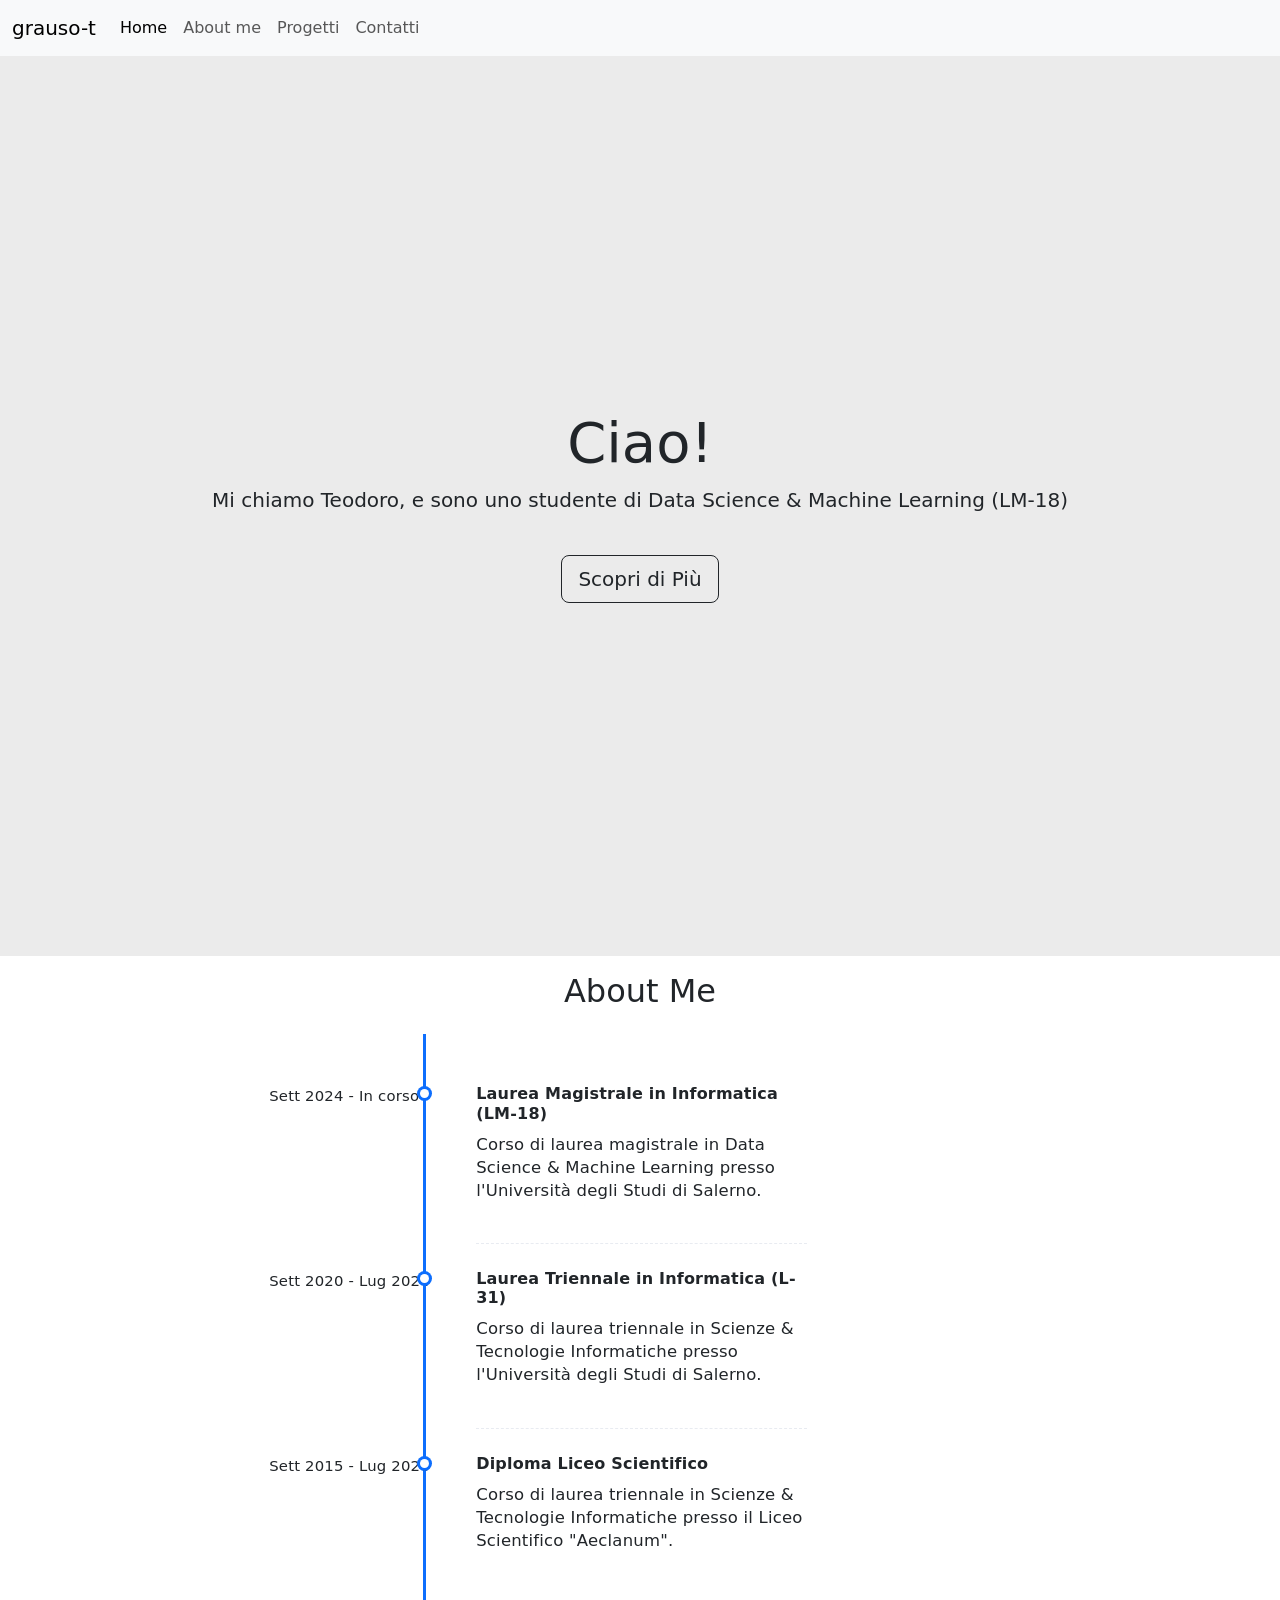
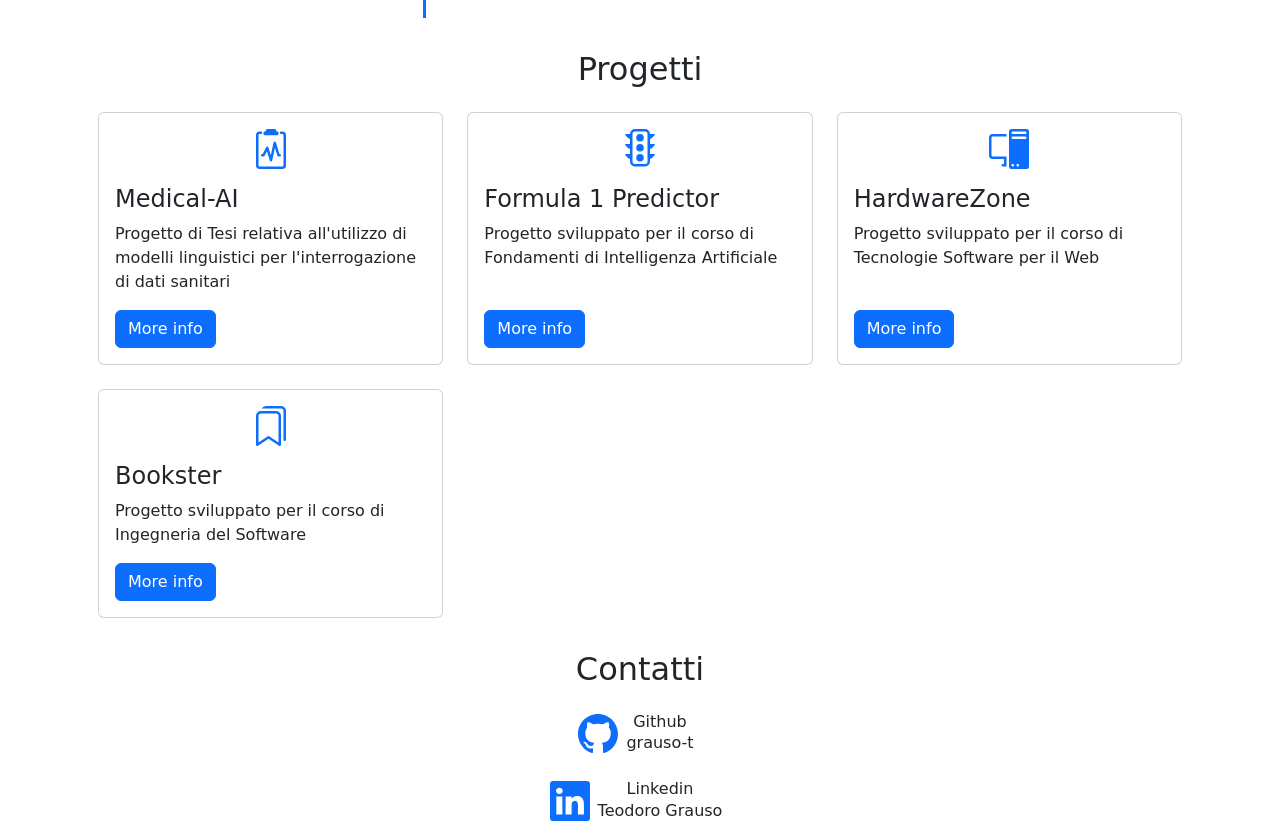
==== commit 9f9773fe: "Cover Section" ====
--- a/index.html
+++ b/index.html
@@ -23,7 +23,7 @@
                 </button>
                 <div class="collapse navbar-collapse" id="navbarNavAltMarkup">
                     <div class="navbar-nav">
-                        <a class="nav-link active" aria-current="page" href="#">Home</a>
+                        <a class="nav-link active" aria-current="page" href="#cover">Home</a>
                         <a class="nav-link" href="#AboutMe">About me</a>
                         <a class="nav-link" href="#Progetti">Progetti</a>
                         <a class="nav-link" href="#Contatti">Contatti</a>
@@ -34,6 +34,14 @@
     </header>
 
     <main>
+        <section id="cover" class="d-flex align-items-center justify-content-center text-center text-dark">
+            <div class="container">
+                <h1 class="display-4">Ciao!</h1>
+                <p class="lead">Mi chiamo Teodoro, e sono uno studente di Data Science & Machine Learning (LM-18)</p>
+                <a href="#AboutMe" class="btn btn-outline-dark btn-lg mt-4">Scopri di Più</a>
+            </div>
+        </section>
+
         <section id="AboutMe">
             <div class="container">
                 <div class="row">
--- a/styles/style.css
+++ b/styles/style.css
@@ -110,4 +110,26 @@
 .rtl .timeline .event::after {
     left: 0;
     right: -55.8px;
-}+}
+
+#cover {
+    height: 100vh;
+    width: 100%;
+    position: relative;
+}
+
+#cover::before {
+    content: '';
+    position: absolute;
+    top: 0;
+    left: 0;
+    width: 100%;
+    height: 100%;
+    background-color: #EBEBEB;
+    z-index: 1;
+}
+
+#cover .container {
+    position: relative;
+    z-index: 2;
+}
